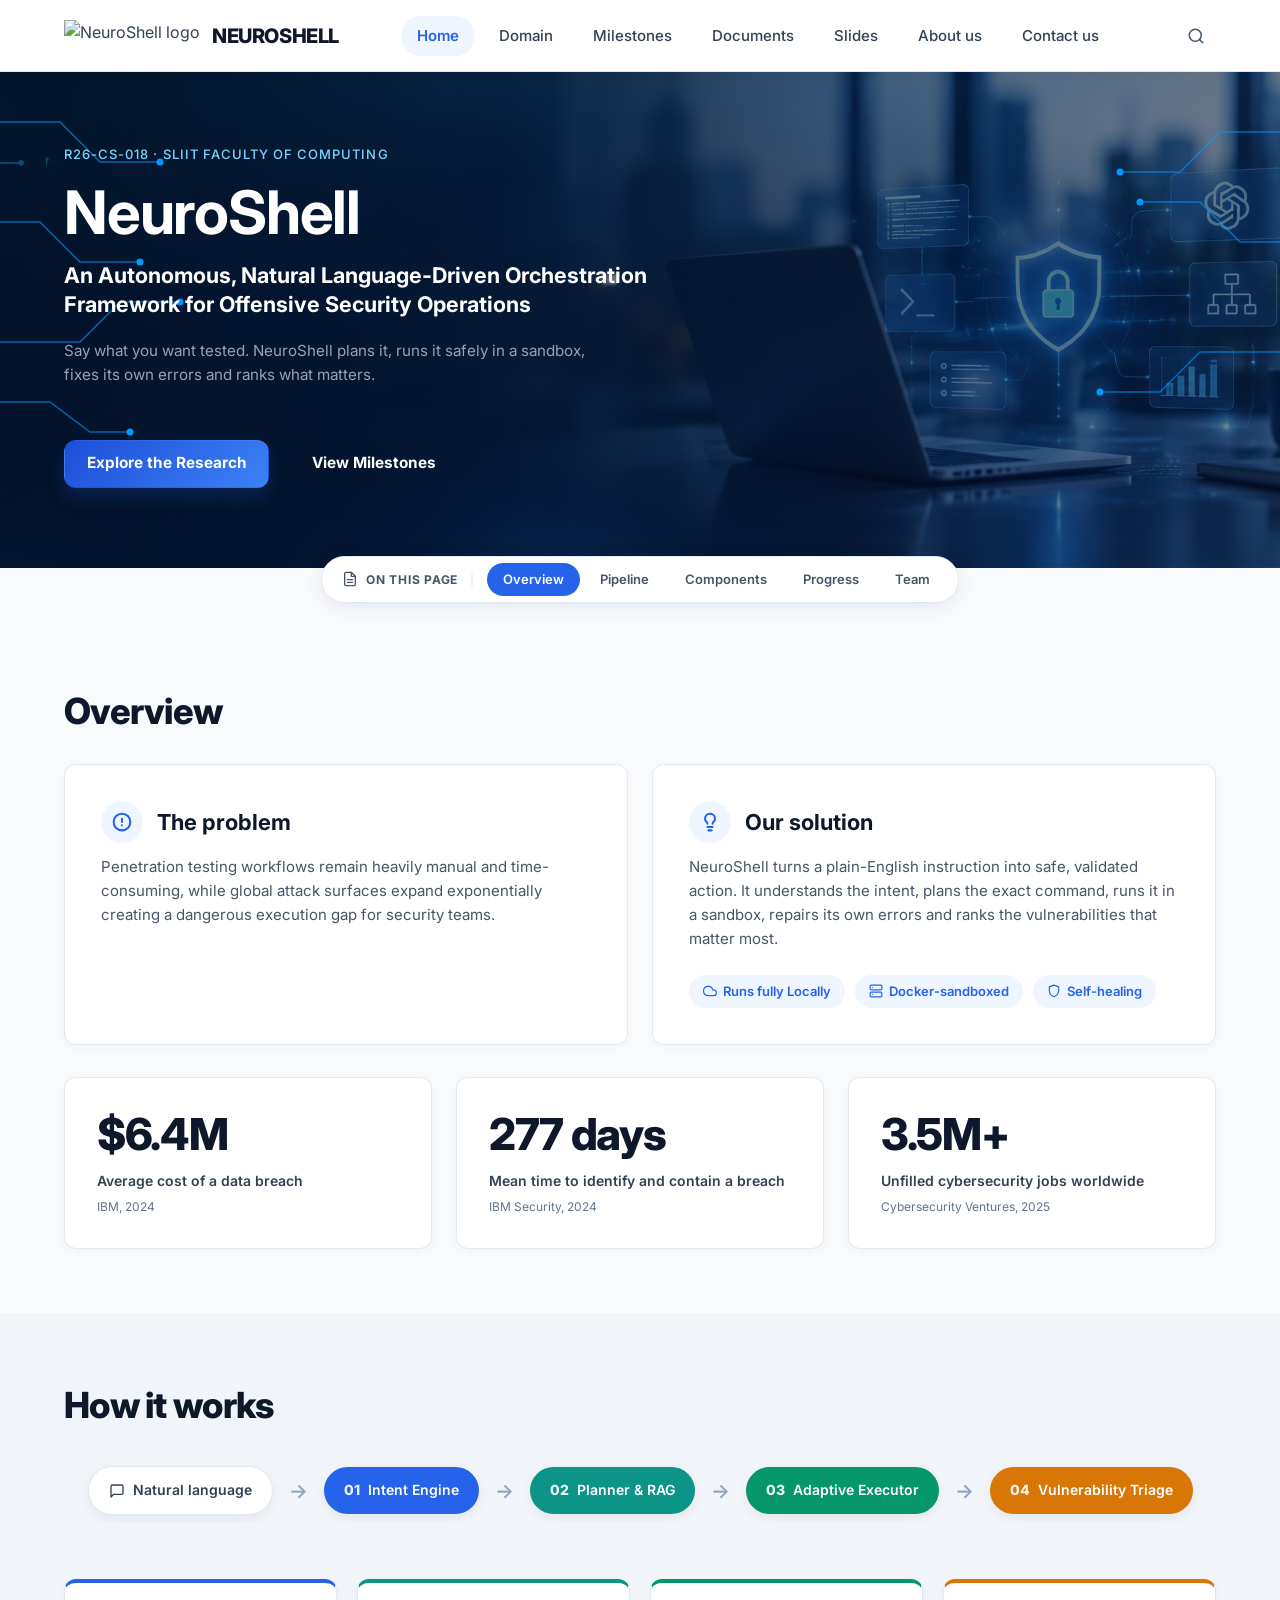
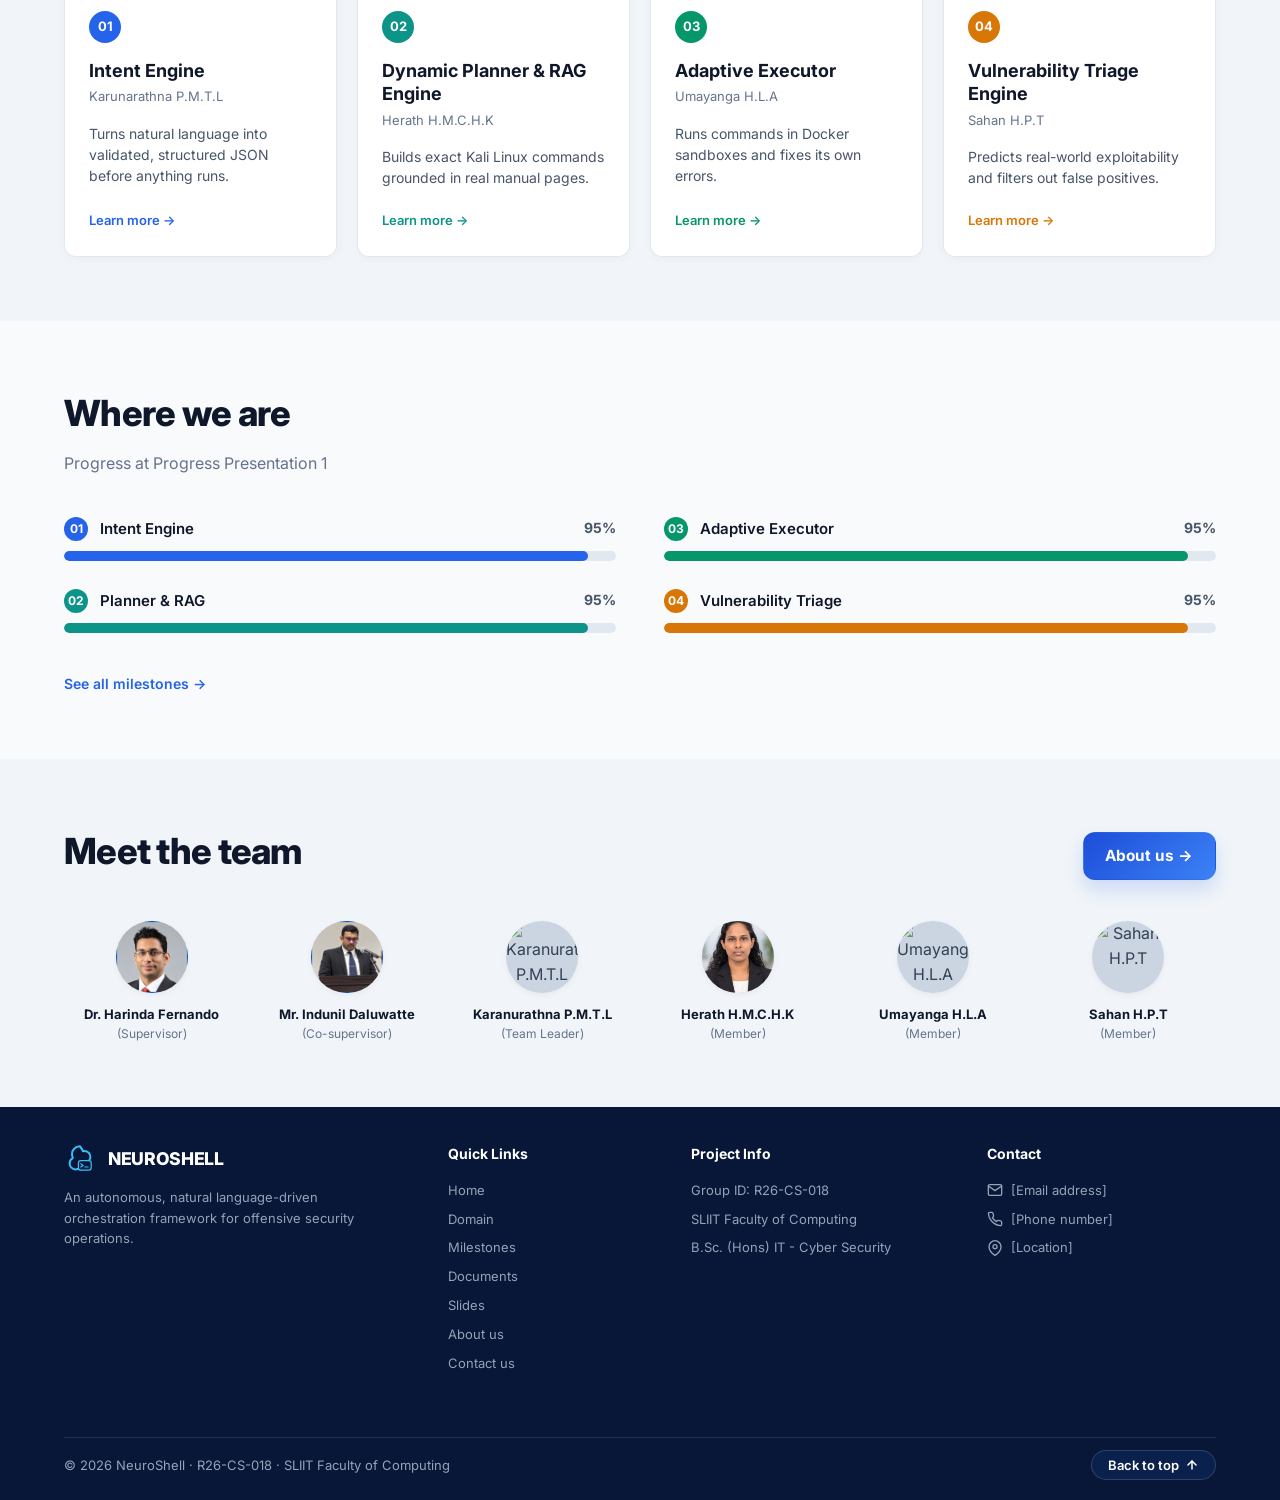
==== index.html @ 20f94393 "feat: add website project files including HTML pages, stylesheets, scripts, and asset images" ====
<!DOCTYPE html>
<html lang="en">
<head>
  <meta charset="UTF-8">
  <meta name="viewport" content="width=device-width, initial-scale=1.0">
  <meta name="description" content="NeuroShell — An Autonomous, Natural Language-Driven Orchestration Framework for Offensive Security Operations.">
  <title>NeuroShell — Cybersecurity SaaS Homepage</title>
  
  <!-- Fonts -->
  <link rel="preconnect" href="https://fonts.googleapis.com">
  <link rel="preconnect" href="https://fonts.gstatic.com" crossorigin>
  <link href="https://fonts.googleapis.com/css2?family=Inter:wght@400;500;600;700;800&family=JetBrains+Mono:wght@400;500;600&display=swap" rel="stylesheet">
  
  <!-- Stylesheets -->
  <link rel="stylesheet" href="css/components.css">
  <link rel="stylesheet" href="css/style.css">
  <link rel="stylesheet" href="css/responsive.css">
</head>
<body class="home-page">

  <!-- Main Top Header -->
  <header class="site-header">
    <div class="container site-header__inner">
      <a class="brand" href="index.html" aria-label="NeuroShell Homepage">
        <img class="brand-logo" src="assets/logo/NeuroShell_logo.png" alt="NeuroShell logo">
        <span class="brand-text">NEURO<span class="brand-accent">SHELL</span></span>
      </a>

      <nav class="nav" aria-label="Primary Navigation">
        <ul class="nav__list">
          <li><a class="nav__link active" href="index.html" aria-current="page">Home</a></li>
          <li><a class="nav__link" href="domain.html">Domain</a></li>
          <li><a class="nav__link" href="milestones.html">Milestones</a></li>
          <li><a class="nav__link" href="documents.html">Documents</a></li>
          <li><a class="nav__link" href="slides.html">Slides</a></li>
          <li><a class="nav__link" href="about.html">About us</a></li>
          <li><a class="nav__link" href="contact.html">Contact us</a></li>
        </ul>
      </nav>

      <div class="header__tools">
        <button class="search-btn" aria-label="Search">
          <svg width="18" height="18" viewBox="0 0 24 24" fill="none" stroke="currentColor" stroke-width="2" stroke-linecap="round" stroke-linejoin="round">
            <circle cx="11" cy="11" r="8"></circle>
            <line x1="21" y1="21" x2="16.65" y2="16.65"></line>
          </svg>
        </button>
        <button class="nav-toggle" aria-label="Toggle menu" aria-expanded="false">
          <span class="hamburger-bar"></span>
          <span class="hamburger-bar"></span>
          <span class="hamburger-bar"></span>
        </button>
      </div>
    </div>
  </header>

  <main>
    <!-- Hero Section -->
    <section class="hero-section">
      <!-- Circuit Traces Left & Right -->
      <svg class="hero-circuit-left" width="220" height="380" viewBox="0 0 220 380" fill="none" xmlns="http://www.w3.org/2000/svg">
        <path d="M0 40H60L100 80H160" stroke="#0099FF" stroke-width="1.5" opacity="0.6"/>
        <circle cx="160" cy="80" r="3.5" fill="#0099FF"/>
        <path d="M0 140H40L80 180H140" stroke="#0099FF" stroke-width="1.5" opacity="0.6"/>
        <circle cx="140" cy="180" r="3.5" fill="#0099FF"/>
        <path d="M0 260H80L120 220H180" stroke="#0099FF" stroke-width="1.5" opacity="0.6"/>
        <circle cx="180" cy="220" r="3.5" fill="#0099FF"/>
        <path d="M0 320H50L90 350H130" stroke="#0099FF" stroke-width="1.5" opacity="0.6"/>
        <circle cx="130" cy="350" r="3.5" fill="#0099FF"/>
      </svg>

      <svg class="hero-circuit-right" width="220" height="380" viewBox="0 0 220 380" fill="none" xmlns="http://www.w3.org/2000/svg">
        <path d="M220 50H160L120 90H60" stroke="#0099FF" stroke-width="1.5" opacity="0.6"/>
        <circle cx="60" cy="90" r="3.5" fill="#0099FF"/>
        <path d="M220 160H180L140 120H80" stroke="#0099FF" stroke-width="1.5" opacity="0.6"/>
        <circle cx="80" cy="120" r="3.5" fill="#0099FF"/>
        <path d="M220 270H140L100 310H40" stroke="#0099FF" stroke-width="1.5" opacity="0.6"/>
        <circle cx="40" cy="310" r="3.5" fill="#0099FF"/>
      </svg>

      <div class="container hero__inner">
        <!-- Left Hero Content -->
        <div class="hero-content">
          <p class="hero-eyebrow">R26-CS-018 &middot; SLIIT FACULTY OF COMPUTING</p>
          <h1 class="hero-title">NeuroShell</h1>
          <h2 class="hero-subtitle">An Autonomous, Natural Language-Driven Orchestration Framework for Offensive Security Operations</h2>
          <p class="hero-lead">Say what you want tested. NeuroShell plans it, runs it safely in a sandbox, fixes its own errors and ranks what matters.</p>
          
          <div class="hero__actions">
            <a class="btn btn--primary" href="#overview">Explore the Research</a>
            <a class="btn btn--outline" href="milestones.html">View Milestones</a>
          </div>
        </div>

        </div>
    </section>

    <!-- Sub-header Sticky / Section Quick-Bar -->
    <div class="subnav-bar-wrapper">
      <nav class="subnav-pill" aria-label="Page Sections Navigation">
        <span class="subnav-label">
          <svg width="16" height="16" viewBox="0 0 24 24" fill="none" stroke="currentColor" stroke-width="2" stroke-linecap="round" stroke-linejoin="round">
            <path d="M14 2H6a2 2 0 0 0-2 2v16a2 2 0 0 0 2 2h12a2 2 0 0 0 2-2V8z"></path>
            <polyline points="14 2 14 8 20 8"></polyline>
            <line x1="16" y1="13" x2="8" y2="13"></line>
            <line x1="16" y1="17" x2="8" y2="17"></line>
          </svg>
          ON THIS PAGE
          <span class="label-divider">|</span>
        </span>
        <div class="subnav-links">
          <a href="#overview" class="subnav-link active">Overview</a>
          <a href="#pipeline" class="subnav-link">Pipeline</a>
          <a href="#components" class="subnav-link">Components</a>
          <a href="#progress" class="subnav-link">Progress</a>
          <a href="#team" class="subnav-link">Team</a>
        </div>
      </nav>
    </div>

    <!-- Section 1: Overview -->
    <section id="overview" class="section overview-section">
      <div class="container">
        <h2 class="section-title">Overview</h2>

        <div class="overview-grid">
          <!-- Problem Card -->
          <article class="overview-card">
            <div class="overview-card__header">
              <div class="card-icon-circle icon-circle--blue">
                <svg width="20" height="20" viewBox="0 0 24 24" fill="none" stroke="#2563EB" stroke-width="2.5" stroke-linecap="round" stroke-linejoin="round">
                  <circle cx="12" cy="12" r="10"></circle>
                  <line x1="12" y1="8" x2="12" y2="12"></line>
                  <line x1="12" y1="16" x2="12.01" y2="16"></line>
                </svg>
              </div>
              <h3 class="overview-card__title">The problem</h3>
            </div>
            <p class="overview-card__text">Penetration testing workflows remain heavily manual and time-consuming, while global attack surfaces expand exponentially creating a dangerous execution gap for security teams.</p>
          </article>

          <!-- Solution Card -->
          <article class="overview-card">
            <div class="overview-card__header">
              <div class="card-icon-circle icon-circle--blue">
                <svg width="20" height="20" viewBox="0 0 24 24" fill="none" stroke="#2563EB" stroke-width="2.5" stroke-linecap="round" stroke-linejoin="round">
                  <path d="M9 18h6"></path>
                  <path d="M10 22h4"></path>
                  <path d="M15.09 14c.18-.98.65-1.74 1.41-2.5A4.65 4.65 0 0 0 18 8 6 6 0 0 0 6 8c0 1 .23 2.23 1.5 3.5A4.61 4.61 0 0 1 8.91 14"></path>
                </svg>
              </div>
              <h3 class="overview-card__title">Our solution</h3>
            </div>
            <p class="overview-card__text">NeuroShell turns a plain-English instruction into safe, validated action. It understands the intent, plans the exact command, runs it in a sandbox, repairs its own errors and ranks the vulnerabilities that matter most.</p>
            
            <div class="solution-pills">
              <span class="solution-pill">
                <svg width="14" height="14" viewBox="0 0 24 24" fill="none" stroke="currentColor" stroke-width="2" stroke-linecap="round" stroke-linejoin="round">
                  <path d="M18 10h-1.26A8 8 0 1 0 9 20h9a5 5 0 0 0 0-10z"></path>
                </svg>
                Runs fully Locally
              </span>
              <span class="solution-pill">
                <svg width="14" height="14" viewBox="0 0 24 24" fill="none" stroke="currentColor" stroke-width="2" stroke-linecap="round" stroke-linejoin="round">
                  <rect x="2" y="2" width="20" height="8" rx="2" ry="2"></rect>
                  <rect x="2" y="14" width="20" height="8" rx="2" ry="2"></rect>
                  <line x1="6" y1="6" x2="6.01" y2="6"></line>
                  <line x1="6" y1="18" x2="6.01" y2="18"></line>
                </svg>
                Docker-sandboxed
              </span>
              <span class="solution-pill">
                <svg width="14" height="14" viewBox="0 0 24 24" fill="none" stroke="currentColor" stroke-width="2" stroke-linecap="round" stroke-linejoin="round">
                  <path d="M12 22s8-4 8-10V5l-8-3-8 3v7c0 6 8 10 8 10z"></path>
                </svg>
                Self-healing
              </span>
            </div>
          </article>
        </div>

        <!-- 3 Stat Metrics Cards -->
        <div class="stats-grid">
          <div class="stat-card">
            <div class="stat-value">$6.4M</div>
            <div class="stat-label">Average cost of a data breach</div>
            <div class="stat-source">IBM, 2024</div>
          </div>

          <div class="stat-card">
            <div class="stat-value">277 days</div>
            <div class="stat-label">Mean time to identify and contain a breach</div>
            <div class="stat-source">IBM Security, 2024</div>
          </div>

          <div class="stat-card">
            <div class="stat-value">3.5M+</div>
            <div class="stat-label">Unfilled cybersecurity jobs worldwide</div>
            <div class="stat-source">Cybersecurity Ventures, 2025</div>
          </div>
        </div>

      </div>
    </section>

    <!-- Section 2: How it works & Pipeline -->
    <section id="pipeline" class="section how-it-works-section">
      <div class="container">
        <h2 class="section-title">How it works</h2>

        <!-- Pipeline Workflow Diagram -->
        <div class="pipeline-flow-wrapper">
          <div class="pipeline-diagram">
            <!-- Step 0: Input -->
            <div class="pipeline-node pipeline-node--input">
              <svg width="16" height="16" viewBox="0 0 24 24" fill="none" stroke="currentColor" stroke-width="2" stroke-linecap="round" stroke-linejoin="round">
                <path d="M21 15a2 2 0 0 1-2 2H7l-4 4V5a2 2 0 0 1 2-2h14a2 2 0 0 1 2 2z"></path>
              </svg>
              <span>Natural language</span>
            </div>

            <div class="pipeline-arrow">&rarr;</div>

            <!-- Step 01 -->
            <div class="pipeline-node pipeline-node--step1">
              <span class="node-num">01</span> Intent Engine
            </div>

            <div class="pipeline-arrow">&rarr;</div>

            <!-- Step 02 -->
            <div class="pipeline-node pipeline-node--step2" id="node-step2">
              <span class="node-num">02</span> Planner &amp; RAG
            </div>

            <div class="pipeline-arrow">&rarr;</div>

            <!-- Step 03 -->
            <div class="pipeline-node pipeline-node--step3">
              <span class="node-num">03</span> Adaptive Executor
            </div>

            <div class="pipeline-arrow">&rarr;</div>

            <!-- Step 04 -->
            <div class="pipeline-node pipeline-node--step4" id="node-step4">
              <span class="node-num">04</span> Vulnerability Triage
            </div>
          </div>
        </div>

        <!-- Section 3: Components (4 Cards Grid) -->
        <div id="components" class="components-grid">
          <!-- Component 1 -->
          <article class="component-card component-card--blue">
            <div class="component-card__badge badge--blue">01</div>
            <h3 class="component-card__title">Intent Engine</h3>
            <div class="component-card__author">Karunarathna P.M.T.L</div>
            <p class="component-card__desc">Turns natural language into validated, structured JSON before anything runs.</p>
            <button type="button" class="component-card__link link--blue" data-component="intent">Learn more &rarr;</button>
          </article>

          <!-- Component 2 -->
          <article class="component-card component-card--teal">
            <div class="component-card__badge badge--teal">02</div>
            <h3 class="component-card__title">Dynamic Planner &amp; RAG Engine</h3>
            <div class="component-card__author">Herath H.M.C.H.K</div>
            <p class="component-card__desc">Builds exact Kali Linux commands grounded in real manual pages.</p>
            <button type="button" class="component-card__link link--teal" data-component="planner">Learn more &rarr;</button>
          </article>

          <!-- Component 3 -->
          <article class="component-card component-card--emerald">
            <div class="component-card__badge badge--emerald">03</div>
            <h3 class="component-card__title">Adaptive Executor</h3>
            <div class="component-card__author">Umayanga H.L.A</div>
            <p class="component-card__desc">Runs commands in Docker sandboxes and fixes its own errors.</p>
            <button type="button" class="component-card__link link--emerald" data-component="executor">Learn more &rarr;</button>
          </article>

          <!-- Component 4 -->
          <article class="component-card component-card--amber">
            <div class="component-card__badge badge--amber">04</div>
            <h3 class="component-card__title">Vulnerability Triage Engine</h3>
            <div class="component-card__author">Sahan H.P.T</div>
            <p class="component-card__desc">Predicts real-world exploitability and filters out false positives.</p>
            <button type="button" class="component-card__link link--amber" data-component="triage">Learn more &rarr;</button>
          </article>
        </div>

      </div>
    </section>

    <!-- Section 4: Where we are -->
    <section id="progress" class="section where-we-are-section">
      <div class="container">
        <h2 class="section-title">Where we are</h2>
        <p class="section-subtitle">Progress at Progress Presentation 1</p>

        <div class="progress-grid">
          <!-- Item 1 -->
          <div class="progress-item">
            <div class="progress-item__head">
              <span class="progress-item__badge badge--blue">01</span>
              <span class="progress-item__title">Intent Engine</span>
              <span class="progress-item__val">95%</span>
            </div>
            <div class="progress-bar-track">
              <div class="progress-bar-fill fill--blue" style="width: 95%;"></div>
            </div>
          </div>

          <!-- Item 3 -->
          <div class="progress-item">
            <div class="progress-item__head">
              <span class="progress-item__badge badge--emerald">03</span>
              <span class="progress-item__title">Adaptive Executor</span>
              <span class="progress-item__val">95%</span>
            </div>
            <div class="progress-bar-track">
              <div class="progress-bar-fill fill--emerald" style="width: 95%;"></div>
            </div>
          </div>

          <!-- Item 2 -->
          <div class="progress-item">
            <div class="progress-item__head">
              <span class="progress-item__badge badge--teal">02</span>
              <span class="progress-item__title">Planner &amp; RAG</span>
              <span class="progress-item__val">95%</span>
            </div>
            <div class="progress-bar-track">
              <div class="progress-bar-fill fill--teal" style="width: 95%;"></div>
            </div>
          </div>

          <!-- Item 4 -->
          <div class="progress-item">
            <div class="progress-item__head">
              <span class="progress-item__badge badge--amber">04</span>
              <span class="progress-item__title">Vulnerability Triage</span>
              <span class="progress-item__val">95%</span>
            </div>
            <div class="progress-bar-track">
              <div class="progress-bar-fill fill--amber" style="width: 95%;"></div>
            </div>
          </div>
        </div>

        <div class="milestones-link-wrap">
          <a class="milestones-link" href="milestones.html">See all milestones &rarr;</a>
        </div>
      </div>
    </section>

    <!-- Section 5: Meet the team -->
    <section id="team" class="section meet-team-section">
      <div class="container">
        <div class="team-header">
          <h2 class="section-title">Meet the team</h2>
          <a href="about.html" class="btn btn--primary btn--sm">About us &rarr;</a>
        </div>

        <div class="team-avatars-grid">
          <!-- Member 1 -->
          <div class="team-avatar-card">
            <div class="avatar-circle">
              <img class="avatar-img" src="assets/team/Superviser.png" alt="Dr. Harinda Fernando">
            </div>
            <div class="avatar-name">Dr. Harinda Fernando</div>
            <div class="avatar-role">(Supervisor)</div>
          </div>

          <!-- Member 2 -->
          <div class="team-avatar-card">
            <div class="avatar-circle">
              <img class="avatar-img" src="assets/team/co - superviser.png" alt="Mr. Indunil Daluwatte">
            </div>
            <div class="avatar-name">Mr. Indunil Daluwatte</div>
            <div class="avatar-role">(Co-supervisor)</div>
          </div>

          <!-- Member 3 -->
          <div class="team-avatar-card">
            <div class="avatar-circle">
              <img class="avatar-img" src="assets/team/Karunarathna.png" alt="Karanurathna P.M.T.L">
            </div>
            <div class="avatar-name">Karanurathna P.M.T.L</div>
            <div class="avatar-role">(Team Leader)</div>
          </div>

          <!-- Member 4 -->
          <div class="team-avatar-card">
            <div class="avatar-circle">
              <img class="avatar-img" src="assets/team/Herath.png" alt="Herath H.M.C.H.K">
            </div>
            <div class="avatar-name">Herath H.M.C.H.K</div>
            <div class="avatar-role">(Member)</div>
          </div>

          <!-- Member 5 -->
          <div class="team-avatar-card">
            <div class="avatar-circle">
              <img class="avatar-img" src="assets/team/Umayanga.png" alt="Umayanga H.L.A">
            </div>
            <div class="avatar-name">Umayanga H.L.A</div>
            <div class="avatar-role">(Member)</div>
          </div>

          <!-- Member 6 -->
          <div class="team-avatar-card">
            <div class="avatar-circle">
              <img class="avatar-img" src="assets/team/Sahan.png" alt="Sahan H.P.T">
            </div>
            <div class="avatar-name">Sahan H.P.T</div>
            <div class="avatar-role">(Member)</div>
          </div>
        </div>

      </div>
    </section>

  </main>

  <!-- Main Footer -->
  <footer class="site-footer">
    <div class="container">
      <div class="footer__grid">
        
        <!-- Col 1: Brand Info -->
        <div class="footer-brand-col">
          <a class="footer-brand" href="index.html">
            <svg class="brand-logo-icon" width="32" height="32" viewBox="0 0 40 40" fill="none" xmlns="http://www.w3.org/2000/svg">
              <path d="M20 4C14.4772 4 10 8.47715 10 14C10 15.65 10.4042 17.2057 11.1197 18.5714C8.6791 19.8829 7 22.4925 7 25.5C7 29.6421 10.3579 33 14.5 33C15.6457 33 16.731 32.7431 17.7027 32.2826C18.4239 32.8837 19.3496 33.25 20.3571 33.25C22.014 33.25 23.4475 32.2598 24.0893 30.8393C25.0487 31.5772 26.2483 32 27.5 32C30.5376 32 33 29.5376 33 26.5C33 24.8153 32.2415 23.308 31.0456 22.2981C32.2599 21.0373 33 19.3541 33 17.5C33 13.3579 29.6421 10 25.5 10C24.8436 10 24.212 10.0843 23.6116 10.2417C22.6105 6.5501 19.2435 4 20 4Z" stroke="#38BDF8" stroke-width="2.5" stroke-linecap="round" stroke-linejoin="round"/>
              <rect x="18" y="22" width="16" height="12" rx="3" fill="#0B193C" stroke="#38BDF8" stroke-width="1.5"/>
              <path d="M21 26L24 28L21 30" stroke="#38BDF8" stroke-width="1.5" stroke-linecap="round" stroke-linejoin="round"/>
              <line x1="26" y1="30" x2="30" y2="30" stroke="#38BDF8" stroke-width="1.5" stroke-linecap="round"/>
            </svg>
            <span class="footer-brand-text">NEURO<span class="brand-accent">SHELL</span></span>
          </a>
          <p class="footer-desc">An autonomous, natural language-driven orchestration framework for offensive security operations.</p>
        </div>

        <!-- Col 2: Quick Links -->
        <div class="footer-links-col">
          <h4 class="footer__title">Quick Links</h4>
          <ul class="footer__list">
            <li><a href="index.html">Home</a></li>
            <li><a href="domain.html">Domain</a></li>
            <li><a href="milestones.html">Milestones</a></li>
            <li><a href="documents.html">Documents</a></li>
            <li><a href="slides.html">Slides</a></li>
            <li><a href="about.html">About us</a></li>
            <li><a href="contact.html">Contact us</a></li>
          </ul>
        </div>

        <!-- Col 3: Project Info -->
        <div class="footer-info-col">
          <h4 class="footer__title">Project Info</h4>
          <ul class="footer-info-list">
            <li>Group ID: R26-CS-018</li>
            <li>SLIIT Faculty of Computing</li>
            <li>B.Sc. (Hons) IT - Cyber Security</li>
          </ul>
        </div>

        <!-- Col 4: Contact -->
        <div class="footer-contact-col">
          <h4 class="footer__title">Contact</h4>
          <ul class="footer-contact-list">
            <li>
              <svg width="16" height="16" viewBox="0 0 24 24" fill="none" stroke="currentColor" stroke-width="2" stroke-linecap="round" stroke-linejoin="round"><path d="M4 4h16c1.1 0 2 .9 2 2v12c0 1.1-.9 2-2 2H4c-1.1 0-2-.9-2-2V6c0-1.1.9-2 2-2z"></path><polyline points="22,6 12,13 2,6"></polyline></svg>
              [Email address]
            </li>
            <li>
              <svg width="16" height="16" viewBox="0 0 24 24" fill="none" stroke="currentColor" stroke-width="2" stroke-linecap="round" stroke-linejoin="round"><path d="M22 16.92v3a2 2 0 0 1-2.18 2 19.79 19.79 0 0 1-8.63-3.07 19.5 19.5 0 0 1-6-6 19.79 19.79 0 0 1-3.07-8.67A2 2 0 0 1 4.11 2h3a2 2 0 0 1 2 1.72 12.84 12.84 0 0 0 .7 2.81 2 2 0 0 1-.45 2.11L8.09 9.91a16 16 0 0 0 6 6l1.27-1.27a2 2 0 0 1 2.11-.45 12.84 12.84 0 0 0 2.81.7A2 2 0 0 1 22 16.92z"></path></svg>
              [Phone number]
            </li>
            <li>
              <svg width="16" height="16" viewBox="0 0 24 24" fill="none" stroke="currentColor" stroke-width="2" stroke-linecap="round" stroke-linejoin="round"><path d="M21 10c0 7-9 13-9 13s-9-6-9-13a9 9 0 0 1 18 0z"></path><circle cx="12" cy="10" r="3"></circle></svg>
              [Location]
            </li>
          </ul>
        </div>

      </div>

      <!-- Copyright Sub-Bar -->
      <div class="footer__bottom">
        <span class="copyright-text">&copy; <span data-year>2026</span> NeuroShell &middot; R26-CS-018 &middot; SLIIT Faculty of Computing</span>
        <button class="back-to-top-btn" aria-label="Back to top">
          Back to top
          <svg width="14" height="14" viewBox="0 0 24 24" fill="none" stroke="currentColor" stroke-width="2.5" stroke-linecap="round" stroke-linejoin="round">
            <line x1="12" y1="19" x2="12" y2="5"></line>
            <polyline points="5 12 12 5 19 12"></polyline>
          </svg>
        </button>
      </div>

    </div>
  </footer>

  <!-- Component Detail Modal -->
  <div class="component-modal" id="component-modal" hidden>
    <div class="component-modal__overlay" data-modal-close></div>
    <div class="component-modal__dialog" role="dialog" aria-modal="true" aria-labelledby="component-modal-title">
      <button class="component-modal__close" type="button" aria-label="Close details" data-modal-close>&times;</button>
      <div class="component-modal__badge badge--blue" data-modal-badge>01</div>
      <h3 class="component-modal__title" id="component-modal-title" data-modal-title></h3>
      <div class="component-modal__author" data-modal-author></div>
      <div class="component-modal__body" data-modal-body></div>
    </div>
  </div>

  <script src="js/main.js"></script>
  <script src="js/components.js"></script>
</body>
</html>
---- css/style.css ----
/* ============================================================
   NeuroShell — Global Design System & Homepage Core Stylesheet
   ============================================================ */

:root {
  /* Color Palette - Matching Page 01 Design */
  --color-primary: #2563eb;
  --color-primary-dark: #1d4ed8;
  --color-primary-light: #eff6ff;

  --color-cyan: #38bdf8;
  --color-teal: #0d9488;
  --color-emerald: #059669;
  --color-amber: #d97706;
  --color-red: #ef4444;

  --color-navy-dark: #071638;
  --color-navy-mid: #0b214d;
  --color-navy-terminal: #071126;
  --color-navy-footer: #081638;
  --color-navy-copyright: #040d21;

  --color-slate-900: #0f172a;
  --color-slate-800: #1e293b;
  --color-slate-700: #334155;
  --color-slate-600: #475569;
  --color-slate-500: #64748b;
  --color-slate-400: #94a3b8;
  --color-slate-200: #e2e8f0;
  --color-slate-100: #f1f5f9;
  --color-bg-light: #f8fafc;
  --color-white: #ffffff;

  /* Typography */
  --font-sans: 'Inter', -apple-system, BlinkMacSystemFont, "Segoe UI", Roboto, sans-serif;
  --font-mono: 'JetBrains Mono', Consolas, "Fira Code", monospace;

  /* Layout */
  --container-max: 1200px;
  --header-height: 72px;
  --radius-sm: 6px;
  --radius-md: 12px;
  --radius-lg: 20px;
  --radius-pill: 9999px;

  /* Shadows */
  --shadow-sm: 0 1px 3px rgba(0, 0, 0, 0.05);
  --shadow-md: 0 4px 12px rgba(0, 0, 0, 0.06);
  --shadow-lg: 0 10px 30px rgba(0, 0, 0, 0.1);
  --shadow-glow: 0 0 25px rgba(37, 99, 235, 0.25);
  --shadow: 0 2px 8px rgba(15, 23, 42, 0.05);

  /* Spacing scale */
  --space-1: 0.25rem;
  --space-2: 0.5rem;
  --space-3: 0.75rem;
  --space-4: 1rem;
  --space-5: 1.5rem;
  --space-6: 2rem;
  --space-10: 4rem;

  /* Font sizes */
  --fs-xs: 0.75rem;
  --fs-sm: 0.875rem;
  --fs-base: 1rem;
  --fs-lg: 1.25rem;
  --fs-xl: 1.5rem;

  /* Semantic aliases */
  --color-bg: #f8fafc;
  --color-border: #e2e8f0;
  --color-surface: #ffffff;
  --color-surface-2: #f1f5f9;
  --color-text: #334155;
  --color-text-muted: #64748b;
  --color-heading: #0f172a;
  --color-accent: #2563eb;
  --color-success: #059669;
  --color-warning: #d97706;
  --color-danger: #ef4444;
  --radius: 12px;
}

/* Reset */
*,
*::before,
*::after {
  box-sizing: border-box;
  margin: 0;
  padding: 0;
}

html {
  scroll-behavior: smooth;
  scroll-padding-top: 120px;
}

body {
  font-family: var(--font-sans);
  font-size: 1rem;
  line-height: 1.6;
  color: var(--color-slate-700);
  background-color: var(--color-bg-light);
  -webkit-font-smoothing: antialiased;
  -moz-osx-font-smoothing: grayscale;
}

a {
  color: inherit;
  text-decoration: none;
  transition: all 0.2s ease;
}

button {
  font-family: inherit;
  cursor: pointer;
  border: none;
  background: none;
}

img,
svg {
  display: block;
  max-width: 100%;
}

.container {
  width: 100%;
  max-width: var(--container-max);
  margin-inline: auto;
  padding-inline: 1.5rem;
}

/* ============================================================
   Site Header
   ============================================================ */
.site-header {
  position: sticky;
  top: 0;
  z-index: 1000;
  height: var(--header-height);
  background-color: var(--color-white);
  border-bottom: 1px solid var(--color-slate-200);
  box-shadow: 0 2px 10px rgba(15, 23, 42, 0.03);
}

.sr-only {
  position: absolute;
  width: 1px;
  height: 1px;
  padding: 0;
  margin: -1px;
  overflow: hidden;
  clip: rect(0, 0, 0, 0);
  white-space: nowrap;
  border: 0;
}

.site-header__inner {
  display: flex;
  align-items: center;
  justify-content: space-between;
  height: 100%;
}

/* Brand / Logo */
.brand {
  display: flex;
  align-items: center;
  gap: 0.75rem;
  flex-shrink: 0;
}

.brand img {
  height: 32px;
  width: auto;
}

.brand-text {
  font-size: 1.25rem;
  font-weight: 800;
  letter-spacing: -0.02em;
  color: var(--color-slate-900);
}

.brand-accent {
  color: var(--color-slate-900);
}

/* Navigation Links */
.nav__list {
  display: flex;
  align-items: center;
  gap: 0.5rem;
  list-style: none;
}

.nav__link {
  display: inline-block;
  padding: 0.5rem 1rem;
  font-size: 0.9375rem;
  font-weight: 500;
  color: var(--color-slate-700);
  border-radius: var(--radius-pill);
  transition: all 0.2s ease;
}

.nav__link:hover {
  color: var(--color-primary);
  background-color: var(--color-primary-light);
}

.nav__link.active {
  color: var(--color-primary);
  background-color: var(--color-primary-light);
  font-weight: 600;
}

/* Header Tools */
.header__tools {
  display: flex;
  align-items: center;
  gap: 0.75rem;
}

.search-btn {
  display: flex;
  align-items: center;
  justify-content: center;
  width: 40px;
  height: 40px;
  border-radius: 50%;
  color: var(--color-slate-600);
  transition: background-color 0.2s ease, color 0.2s ease;
}

.search-btn:hover {
  background-color: var(--color-slate-100);
  color: var(--color-slate-900);
}

/* Mobile Toggle Hamburger */
.nav-toggle {
  display: none;
  flex-direction: column;
  gap: 5px;
  width: 36px;
  height: 36px;
  justify-content: center;
  align-items: center;
}

.hamburger-bar {
  width: 20px;
  height: 2px;
  background-color: var(--color-slate-900);
  border-radius: 2px;
  transition: all 0.3s ease;
}

/* ============================================================
   Hero Section - Exact Match to Design Image
   ============================================================ */
.hero-section {
  position: relative;
  background-color: #040e24;
  background-image: linear-gradient(135deg, rgba(3, 10, 27, 0.55) 0%, rgba(6, 19, 45, 0.55) 100%), url("../assets/logo/Hero-Sec.png");
  background-size: cover;
  background-position: center;
  padding-block: 4.5rem 5rem;
  color: var(--color-white);
  overflow: hidden;
}

.hero-circuit-left {
  position: absolute;
  top: 10px;
  left: 0;
  pointer-events: none;
  z-index: 1;
}

.hero-circuit-right {
  position: absolute;
  top: 10px;
  right: 0;
  pointer-events: none;
  z-index: 1;
}

.hero-section .hero__inner {
  position: relative;
  z-index: 2;
  display: grid;
  grid-template-columns: 1.2fr 0.8fr;
  gap: 3.5rem;
  align-items: center;
}

/* Hero Content Alignment & Typography - Shifted Left */
.hero-content {
  display: flex;
  flex-direction: column;
  align-items: flex-start;
  text-align: left;
  padding-left: 0;
}

.hero-eyebrow {
  font-size: 0.8125rem;
  font-weight: 500;
  letter-spacing: 0.08em;
  color: #7dd3fc;
  text-transform: uppercase;
  margin-bottom: 0.875rem;
  background: none;
  border: none;
  padding: 0;
}

.hero-title {
  font-size: 3.75rem;
  font-weight: 700;
  line-height: 1.1;
  letter-spacing: -0.02em;
  color: #ffffff;
  margin-bottom: 1rem;
}

.hero-subtitle {
  font-size: 1.35rem;
  font-weight: 700;
  line-height: 1.35;
  color: #ffffff;
  margin-bottom: 1.25rem;
  max-width: 600px;
}

.hero-lead {
  font-size: 0.95rem;
  line-height: 1.6;
  color: #94a3b8;
  margin-bottom: 2.25rem;
  max-width: 540px;
}

.hero__actions {
  display: flex;
  flex-wrap: wrap;
  align-items: center;
  gap: 1.25rem;
  margin-top: 1rem;
}

/* Standardized Buttons (48px height, 1rem font size) */
.btn {
  display: inline-flex;
  align-items: center;
  justify-content: center;
  gap: 0.625rem;
  height: 48px;
  padding: 0 28px;
  font-size: 1rem;
  font-weight: 600;
  border-radius: 8px;
  white-space: nowrap;
  transition: all 0.2s ease;
  box-sizing: border-box;
}

.btn--primary {
  background-color: #0066ff;
  color: #ffffff;
  border: none;
  box-shadow: 0 4px 14px rgba(0, 102, 255, 0.35);
}

.btn--primary:hover {
  background-color: #0052cc;
  transform: translateY(-1px);
  box-shadow: 0 6px 18px rgba(0, 102, 255, 0.45);
}

.btn--outline {
  background-color: transparent;
  color: #ffffff;
  border: 1.5px solid #ffffff;
}

.btn--outline:hover {
  background-color: rgba(255, 255, 255, 0.12);
  border-color: #ffffff;
  transform: translateY(-1px);
}

.btn--sm {
  padding: 0.5rem 1.25rem;
  font-size: 0.875rem;
  border-radius: var(--radius-pill);
}

/* Terminal Box Mockup */
.hero-terminal-wrapper {
  position: relative;
  z-index: 2;
  width: 100%;
}

.terminal-card {
  background-color: #030a1a;
  border: 1.5px solid #0099ff;
  border-radius: 12px;
  box-shadow: 0 0 25px rgba(0, 153, 255, 0.15);
  overflow: hidden;
  width: 100%;
}

.terminal-header {
  display: flex;
  align-items: center;
  gap: 8px;
  padding: 16px 20px 12px 20px;
  background-color: transparent;
  border-bottom: none;
}

.dot {
  width: 11px;
  height: 11px;
  border-radius: 50%;
}
.dot--red { background-color: #ff5f56; }
.dot--yellow { background-color: #ffbd2e; }
.dot--green { background-color: #27c93f; }

.terminal-body {
  padding: 0 20px 24px 20px;
  display: flex;
  flex-direction: column;
  align-items: center;
  gap: 16px;
}

.terminal-box {
  width: 100%;
  border-radius: 10px;
  padding: 16px 20px;
  font-family: var(--font-mono);
  font-size: 0.875rem;
  line-height: 1.5;
}

.terminal-box--prompt {
  background-color: #020714;
  border: 1.5px solid #0099ff;
  color: #ffffff;
  display: flex;
  align-items: flex-start;
  gap: 12px;
}

.prompt-arrow {
  color: #00e5ff;
  font-weight: 700;
  font-size: 1.15rem;
  line-height: 1.4;
}

.prompt-text {
  color: #ffffff;
  font-family: var(--font-mono);
  font-size: 0.875rem;
  line-height: 1.5;
}

.terminal-connector {
  display: flex;
  align-items: center;
  justify-content: center;
  padding-block: 2px;
}

.terminal-box--result {
  background-color: #020714;
  border: 1.5px solid #0099ff;
  color: #ffffff;
  display: flex;
  flex-direction: column;
  gap: 16px;
}

.result-command {
  font-family: var(--font-mono);
  font-size: 0.875rem;
  color: #ffffff;
}

.result-badges {
  display: flex;
  align-items: center;
  gap: 12px;
}

.pill-badge {
  display: inline-flex;
  align-items: center;
  gap: 6px;
  padding: 6px 18px;
  border-radius: 9999px;
  font-size: 0.8125rem;
  font-weight: 500;
  border: 1.5px solid #00e5ff;
  color: #00e5ff;
  background-color: rgba(0, 229, 255, 0.05);
  font-family: var(--font-sans);
}

.pill-badge--validated {
  color: #00e5ff;
  border-color: #00e5ff;
}

.pill-badge--sandboxed {
  color: #00e5ff;
  border-color: #00e5ff;
}

/* ============================================================
   Sub-header Floating Quick Navigation Bar
   ============================================================ */
.subnav-bar-wrapper {
  position: sticky;
  top: var(--header-height);
  z-index: 900;
  display: flex;
  justify-content: center;
  padding-block: 1rem;
  margin-top: -1.75rem;
}

.subnav-pill {
  display: inline-flex;
  align-items: center;
  gap: 12px;
  background-color: var(--color-white);
  border: 1px solid var(--color-slate-200);
  border-radius: var(--radius-pill);
  padding: 6px 12px 6px 20px;
  box-shadow: 0 4px 20px rgba(15, 23, 42, 0.08);
}

.subnav-label {
  display: flex;
  align-items: center;
  gap: 8px;
  font-size: 0.75rem;
  font-weight: 700;
  letter-spacing: 0.06em;
  color: var(--color-slate-600);
  text-transform: uppercase;
}

.label-divider {
  color: var(--color-slate-200);
  margin-left: 4px;
  font-weight: 400;
}

.subnav-links {
  display: flex;
  align-items: center;
  gap: 4px;
}

.subnav-link {
  padding: 6px 16px;
  font-size: 0.8125rem;
  font-weight: 600;
  color: var(--color-slate-600);
  border-radius: var(--radius-pill);
  transition: all 0.2s ease;
}

.subnav-link:hover {
  color: var(--color-primary);
}

.subnav-link.active {
  background-color: var(--color-primary);
  color: var(--color-white);
}

/* ============================================================
   Global Section Header Style
   ============================================================ */
.section {
  padding-block: 4rem;
}

.section-title {
  font-size: 2.25rem;
  font-weight: 800;
  color: var(--color-slate-900);
  letter-spacing: -0.02em;
  margin-bottom: 0.5rem;
}

.section-subtitle {
  font-size: 1rem;
  color: var(--color-slate-500);
  margin-bottom: 2.5rem;
}

/* ============================================================
   Overview Section
   ============================================================ */
.overview-section {
  background-color: var(--color-bg-light);
}

.overview-grid {
  display: grid;
  grid-template-columns: 1fr 1fr;
  gap: 1.5rem;
  margin-top: 1.5rem;
  margin-bottom: 2rem;
}

.overview-card {
  background-color: var(--color-white);
  border: 1px solid var(--color-slate-200);
  border-radius: 12px;
  padding: 2.25rem;
  box-shadow: 0 2px 8px rgba(15, 23, 42, 0.03);
}

.overview-card__header {
  display: flex;
  align-items: center;
  gap: 0.875rem;
  margin-bottom: 0.75rem;
}

.card-icon-circle {
  width: 42px;
  height: 42px;
  border-radius: 50%;
  display: flex;
  align-items: center;
  justify-content: center;
  flex-shrink: 0;
  margin-bottom: 0;
}

.icon-circle--blue {
  background-color: var(--color-primary-light);
}

.overview-card__title {
  font-size: 1.375rem;
  font-weight: 700;
  color: var(--color-slate-900);
  margin-bottom: 0;
}

.overview-card__text {
  font-size: 0.9375rem;
  line-height: 1.6;
  color: var(--color-slate-600);
}

.solution-pills {
  display: flex;
  flex-wrap: wrap;
  gap: 0.625rem;
  margin-top: 1.5rem;
}

.solution-pill {
  display: inline-flex;
  align-items: center;
  gap: 6px;
  padding: 6px 14px;
  background-color: var(--color-primary-light);
  color: var(--color-primary);
  font-size: 0.8125rem;
  font-weight: 600;
  border-radius: var(--radius-pill);
}

/* Stats Cards */
.stats-grid {
  display: grid;
  grid-template-columns: repeat(3, 1fr);
  gap: 1.5rem;
}

.stat-card {
  background-color: var(--color-white);
  border: 1px solid var(--color-slate-200);
  border-radius: 12px;
  padding: 2rem;
  box-shadow: 0 2px 8px rgba(15, 23, 42, 0.03);
}

.stat-value {
  font-size: 2.75rem;
  font-weight: 800;
  color: var(--color-slate-900);
  line-height: 1.1;
  letter-spacing: -0.03em;
  margin-bottom: 0.75rem;
}

.stat-label {
  font-size: 0.875rem;
  font-weight: 600;
  color: var(--color-slate-700);
  margin-bottom: 0.25rem;
}

.stat-source {
  font-size: 0.75rem;
  color: var(--color-slate-500);
}

/* ============================================================
   How it Works & Pipeline Section
   ============================================================ */
.how-it-works-section {
  background-color: #f1f5f9;
}

.pipeline-flow-wrapper {
  margin-top: 1.5rem;
  margin-bottom: 3.5rem;
  display: flex;
  flex-direction: column;
  align-items: center;
}

.pipeline-diagram {
  display: flex;
  align-items: center;
  justify-content: center;
  gap: 1rem;
  width: 100%;
  overflow-x: auto;
  padding-block: 0.5rem;
}

.pipeline-node {
  display: inline-flex;
  align-items: center;
  gap: 8px;
  padding: 0.75rem 1.25rem;
  border-radius: var(--radius-pill);
  font-size: 0.875rem;
  font-weight: 600;
  color: var(--color-white);
  box-shadow: 0 4px 12px rgba(0, 0, 0, 0.06);
  white-space: nowrap;
}

.pipeline-node--input {
  background-color: var(--color-white);
  color: var(--color-slate-700);
  border: 1px solid var(--color-slate-200);
}

.pipeline-node--step1 {
  background-color: var(--color-primary);
}

.pipeline-node--step2 {
  background-color: var(--color-teal);
}

.pipeline-node--step3 {
  background-color: var(--color-emerald);
}

.pipeline-node--step4 {
  background-color: var(--color-amber);
}

.node-num {
  font-weight: 800;
  opacity: 0.9;
}

.pipeline-arrow {
  color: var(--color-slate-400);
  font-size: 1.25rem;
  font-weight: 600;
}

/* Loopback Arrow */
.pipeline-loopback {
  display: flex;
  flex-direction: column;
  align-items: center;
  margin-top: 0.5rem;
  width: 58%;
}

.loopback-line {
  width: 100%;
  height: 24px;
  border-left: 2px stroke var(--color-slate-400);
  border-bottom: 2px solid var(--color-slate-400);
  border-right: 2px solid var(--color-slate-400);
  border-radius: 0 0 12px 12px;
}

.loopback-caption {
  margin-top: 8px;
  display: flex;
  align-items: center;
  gap: 6px;
  font-size: 0.75rem;
  font-weight: 600;
  color: var(--color-slate-500);
}

/* Components 4 Cards Grid */
.components-grid {
  display: grid;
  grid-template-columns: repeat(4, 1fr);
  gap: 1.25rem;
}

.component-card {
  background-color: var(--color-white);
  border: 1px solid var(--color-slate-200);
  border-radius: 12px;
  padding: 1.75rem 1.5rem;
  position: relative;
  display: flex;
  flex-direction: column;
  box-shadow: 0 2px 8px rgba(15, 23, 42, 0.03);
  transition: transform 0.2s ease, box-shadow 0.2s ease;
}

.component-card:hover {
  transform: translateY(-3px);
  box-shadow: 0 8px 20px rgba(15, 23, 42, 0.08);
}

.component-card--blue {
  border-top: 4px solid var(--color-primary);
}

.component-card--teal {
  border-top: 4px solid var(--color-teal);
}

.component-card--emerald {
  border-top: 4px solid var(--color-emerald);
}

.component-card--amber {
  border-top: 4px solid var(--color-amber);
}

.component-card__badge {
  width: 32px;
  height: 32px;
  border-radius: 50%;
  display: flex;
  align-items: center;
  justify-content: center;
  color: var(--color-white);
  font-size: 0.8125rem;
  font-weight: 700;
  margin-bottom: 1rem;
}

.badge--blue {
  background-color: var(--color-primary);
}

.badge--teal {
  background-color: var(--color-teal);
}

.badge--emerald {
  background-color: var(--color-emerald);
}

.badge--amber {
  background-color: var(--color-amber);
}

.component-card__title {
  font-size: 1.125rem;
  font-weight: 700;
  color: var(--color-slate-900);
  margin-bottom: 0.25rem;
  line-height: 1.3;
}

.component-card__author {
  font-size: 0.8125rem;
  color: var(--color-slate-500);
  margin-bottom: 1rem;
}

.component-card__desc {
  font-size: 0.875rem;
  color: var(--color-slate-600);
  line-height: 1.5;
  margin-bottom: 1.5rem;
  flex-grow: 1;
}

.component-card__link {
  font-size: 0.8125rem;
  font-weight: 600;
  display: inline-flex;
  align-items: center;
  gap: 4px;
  background: none;
  border: 0;
  padding: 0;
  font-family: inherit;
  cursor: pointer;
  transition: opacity 0.2s ease;
}

.component-card__link:hover {
  opacity: 0.78;
}

.link--blue {
  color: var(--color-primary);
}

.link--teal {
  color: var(--color-teal);
}

.link--emerald {
  color: var(--color-emerald);
}

.link--amber {
  color: var(--color-amber);
}

/* ============================================================
   Component Detail Modal
   ============================================================ */
.component-modal {
  position: fixed;
  inset: 0;
  z-index: 1000;
  display: flex;
  align-items: center;
  justify-content: center;
  padding: 1.5rem;
}

.component-modal[hidden] {
  display: none;
}

.component-modal__overlay {
  position: absolute;
  inset: 0;
  background: rgba(7, 22, 56, 0.55);
  backdrop-filter: blur(3px);
}

.component-modal__dialog {
  position: relative;
  width: min(760px, 100%);
  max-height: 85vh;
  overflow-y: auto;
  padding: 2rem 2.25rem 2.25rem;
  background: var(--color-white);
  border-top: 4px solid var(--color-primary);
  border-radius: var(--radius-lg);
  box-shadow: var(--shadow-lg);
  animation: componentModalIn 0.2s ease;
}

.component-modal__close {
  position: absolute;
  top: 1rem;
  right: 1rem;
  width: 36px;
  height: 36px;
  display: flex;
  align-items: center;
  justify-content: center;
  font-size: 1.4rem;
  line-height: 1;
  color: var(--color-slate-600);
  background: var(--color-slate-100);
  border: 0;
  border-radius: 50%;
  cursor: pointer;
  transition: background 0.2s ease, color 0.2s ease;
}

.component-modal__close:hover {
  color: var(--color-slate-900);
  background: var(--color-slate-200);
}

.component-modal__badge {
  width: 40px;
  height: 40px;
  display: flex;
  align-items: center;
  justify-content: center;
  margin-bottom: 1rem;
  color: var(--color-white);
  font-size: 0.9rem;
  font-weight: 700;
  border-radius: 50%;
}

.component-modal__title {
  margin-bottom: 0.25rem;
  font-size: 1.5rem;
  font-weight: 700;
  line-height: 1.2;
  color: var(--color-slate-900);
}

.component-modal__author {
  margin-bottom: 1.25rem;
  font-size: 0.85rem;
  color: var(--color-slate-500);
}

.component-modal__body p {
  margin-bottom: 1rem;
  font-size: 0.9375rem;
  line-height: 1.7;
  color: var(--color-slate-700);
}

.component-modal__body p:last-child {
  margin-bottom: 0;
}

.component-modal__keywords {
  margin-top: 1.25rem;
  padding-top: 1rem;
  border-top: 1px solid var(--color-slate-200);
  font-size: 0.85rem !important;
  color: var(--color-slate-500) !important;
}

body.modal-open {
  overflow: hidden;
}

@keyframes componentModalIn {
  from {
    opacity: 0;
    transform: translateY(12px);
  }
  to {
    opacity: 1;
    transform: translateY(0);
  }
}

@media (max-width: 600px) {
  .component-modal {
    padding: 1rem;
  }

  .component-modal__dialog {
    padding: 1.5rem 1.25rem 1.75rem;
  }
}

/* ============================================================
   Where We Are Section
   ============================================================ */
.where-we-are-section {
  background-color: var(--color-bg-light);
}

.progress-grid {
  display: grid;
  grid-template-columns: 1fr 1fr;
  gap: 1.75rem 3rem;
  margin-top: 2rem;
  margin-bottom: 2.5rem;
}

.progress-item__head {
  display: flex;
  align-items: center;
  gap: 0.75rem;
  margin-bottom: 0.625rem;
}

.progress-item__badge {
  width: 24px;
  height: 24px;
  border-radius: 50%;
  display: flex;
  align-items: center;
  justify-content: center;
  color: var(--color-white);
  font-size: 0.75rem;
  font-weight: 700;
}

.progress-item__title {
  font-size: 0.9375rem;
  font-weight: 600;
  color: var(--color-slate-900);
}

.progress-item__val {
  margin-left: auto;
  font-size: 0.875rem;
  font-weight: 700;
  color: var(--color-slate-600);
}

.progress-bar-track {
  width: 100%;
  height: 10px;
  background-color: #e2e8f0;
  border-radius: var(--radius-pill);
  overflow: hidden;
}

.progress-bar-fill {
  height: 100%;
  border-radius: var(--radius-pill);
  transition: width 1s ease-in-out;
}

.fill--blue {
  background-color: var(--color-primary);
}

.fill--teal {
  background-color: var(--color-teal);
}

.fill--emerald {
  background-color: var(--color-emerald);
}

.fill--amber {
  background-color: var(--color-amber);
}

.milestones-link-wrap {
  display: flex;
}

.milestones-link {
  font-size: 0.875rem;
  font-weight: 600;
  color: var(--color-primary);
  display: inline-flex;
  align-items: center;
  gap: 4px;
}

.milestones-link:hover {
  text-decoration: underline;
}

/* ============================================================
   Milestones Page
   ============================================================ */
.milestones-main {
  background: #f4f7fb;
}

.milestones-banner {
  position: relative;
  background:
    linear-gradient(135deg, rgba(5, 22, 47, 0.35) 0%, rgba(10, 37, 80, 0.1) 100%),
    url("../assets/institution/Milestones-bg.png") center / cover no-repeat;
  color: var(--color-white);
  overflow: hidden;
  padding: 2.25rem 0 2.5rem;
}

.milestones-banner::before,
.milestones-banner::after {
  content: "";
  position: absolute;
  inset: 0;
  background-image: linear-gradient(to right, rgba(56, 189, 248, 0.18) 1px, transparent 1px),
    linear-gradient(to bottom, rgba(56, 189, 248, 0.12) 1px, transparent 1px);
  background-size: 22px 22px;
  opacity: 0.25;
  pointer-events: none;
}

.milestones-banner::after {
  background: radial-gradient(circle at 50% 20%, rgba(56, 189, 248, 0.2), transparent 38%);
  opacity: 0.7;
}

.milestones-banner__inner {
  position: relative;
  z-index: 1;
  padding-top: 0.75rem;
  padding-bottom: 0.5rem;
}

.breadcrumbs {
  font-size: 0.8rem;
  font-weight: 500;
  color: rgba(255, 255, 255, 0.8);
  margin-bottom: 0.9rem;
  letter-spacing: 0.01em;
}

.milestones-banner h1 {
  margin: 0;
  font-size: clamp(2.4rem, 4vw, 4rem);
  line-height: 1.04;
  letter-spacing: -0.06em;
  font-weight: 800;
}

.milestones-banner p {
  margin-top: 0.6rem;
  max-width: 750px;
  color: rgba(255, 255, 255, 0.85);
  font-size: 1.07rem;
}

.milestones-shell {
  padding-top: 2.2rem;
  padding-bottom: 3rem;
}

.assessment-picker {
  background: #f6f9fd;
  border: 1px solid rgba(148, 163, 184, 0.4);
  border-radius: 1.15rem;
  box-shadow: 0 4px 18px rgba(15, 23, 42, 0.05);
  padding: 1.8rem 1.5rem 1.25rem;
  margin-bottom: 2.3rem;
}

.assessment-select {
  position: relative;
}

.assessment-select__trigger {
  width: 100%;
  display: flex;
  align-items: center;
  justify-content: space-between;
  gap: 0.75rem;
  border: 1.5px solid rgba(59, 130, 246, 0.75);
  border-radius: 0.75rem;
  background: rgba(255, 255, 255, 0.75);
  color: var(--color-slate-700);
  padding: 1rem 1.15rem;
  font-size: 1.03rem;
  font-weight: 500;
  box-shadow: 0 0 0 2px rgba(37, 99, 235, 0.06);
}

.assessment-select__trigger svg {
  color: var(--color-primary);
  transition: transform 0.2s ease;
}

.assessment-select.is-open .assessment-select__trigger svg {
  transform: rotate(180deg);
}

.assessment-select__menu {
  position: absolute;
  left: 0;
  right: 0;
  top: calc(100% + 0.5rem);
  z-index: 20;
  border: 1px solid rgba(148, 163, 184, 0.7);
  border-radius: 0.8rem;
  background: rgba(255, 255, 255, 0.98);
  box-shadow: 0 20px 30px rgba(15, 23, 42, 0.12);
  padding: 0.45rem 0;
  display: none;
}

.assessment-select.is-open .assessment-select__menu {
  display: block;
}

.assessment-option {
  display: block;
  width: 100%;
  background: transparent;
  border: none;
  text-align: left;
  color: var(--color-slate-700);
  font: inherit;
  padding: 0.8rem 1rem;
  cursor: pointer;
}

.assessment-option:hover,
.assessment-option:focus-visible {
  background: rgba(59, 130, 246, 0.06);
  outline: none;
}

.assessment-option.is-selected {
  background: rgba(59, 130, 246, 0.09);
  color: var(--color-primary);
  font-weight: 600;
}

.assessment-panels {
  background: transparent;
}

.assessment-panel {
  background: rgba(255, 255, 255, 0.92);
  border: 1px solid rgba(148, 163, 184, 0.45);
  border-radius: 1.15rem;
  box-shadow: 0 5px 22px rgba(15, 23, 42, 0.04);
  padding: 1.8rem 1.5rem 1.2rem;
}

.panel-header {
  display: flex;
  align-items: center;
  justify-content: space-between;
  gap: 1rem;
  margin-bottom: 1.5rem;
}

.panel-header h3 {
  margin: 0;
  font-size: 2.25rem;
  line-height: 1.1;
  color: var(--color-slate-900);
  letter-spacing: -0.05em;
}

.status-badge {
  display: inline-flex;
  align-items: center;
  justify-content: center;
  min-width: 115px;
  background: rgba(16, 185, 129, 0.12);
  color: #0f9f6f;
  border: 1px solid rgba(16, 185, 129, 0.3);
  border-radius: 999px;
  padding: 0.46rem 0.9rem;
  font-size: 0.78rem;
  font-weight: 700;
}

.status-badge--neutral {
  background: rgba(148, 163, 184, 0.12);
  color: #526176;
  border-color: rgba(148, 163, 184, 0.35);
}

.info-grid {
  display: grid;
  grid-template-columns: repeat(2, minmax(0, 1fr));
  gap: 1rem 1.3rem;
}

.info-card {
  display: flex;
  flex-direction: column;
  gap: 0.7rem;
  background: rgba(241, 245, 249, 0.9);
  border: 1px solid rgba(148, 163, 184, 0.25);
  border-radius: 0.9rem;
  padding: 1rem 1.1rem 1.05rem;
}

.info-card__label {
  display: flex;
  align-items: center;
  gap: 0.7rem;
  color: var(--color-slate-700);
  font-weight: 600;
  font-size: 0.96rem;
}

.info-card__label svg {
  width: 1.1rem;
  height: 1.1rem;
  color: var(--color-primary);
}

.info-card p {
  color: var(--color-slate-900);
  font-size: 1.02rem;
  font-weight: 500;
}

.panel-details {
  margin-top: 1.5rem;
  border-top: 1px solid rgba(148, 163, 184, 0.4);
  padding-top: 1.4rem;
}

.panel-details__title {
  font-size: 1.02rem;
  font-weight: 700;
  color: var(--color-slate-900);
  margin-bottom: 0.4rem;
}

.panel-details p {
  max-width: 620px;
  color: var(--color-slate-600);
  font-size: 1rem;
  line-height: 1.65;
}

/* Project Proposal sections list */
.proposal-list {
  margin-top: 1.5rem;
  border-top: 1px solid rgba(148, 163, 184, 0.4);
  padding-top: 1.4rem;
}

.proposal-list__grid {
  display: grid;
  grid-template-columns: repeat(2, minmax(0, 1fr));
  gap: 0.9rem;
  margin-top: 0.9rem;
}

.proposal-section {
  display: flex;
  flex-direction: row;
  flex-wrap: wrap;
  align-items: center;
  gap: 0.4rem 0.6rem;
  background: rgba(241, 245, 249, 0.9);
  border: 1px solid rgba(148, 163, 184, 0.25);
  border-radius: 0.9rem;
  padding: 1rem 1.1rem;
}

.proposal-section__id {
  font-size: 0.85rem;
  font-weight: 700;
  color: var(--color-primary);
}

.proposal-section__name {
  font-size: 0.95rem;
  font-weight: 600;
  color: var(--color-slate-900);
}

.proposal-section__link {
  display: inline-flex;
  align-items: center;
  justify-content: center;
  width: 150px;
  margin-left: auto;
  background: linear-gradient(135deg, #1d4ed8, #2563eb);
  color: var(--color-white);
  border-radius: 0.6rem;
  padding: 0.5rem 0.9rem;
  font-size: 0.8rem;
  font-weight: 600;
  box-shadow: 0 6px 14px rgba(37, 99, 235, 0.22);
  text-decoration: none;
}

.proposal-section__link:hover {
  transform: translateY(-1px);
}

/* Checklist documents list */
.doc-list {
  margin-top: 1.5rem;
  border-top: 1px solid rgba(148, 163, 184, 0.4);
  padding-top: 1.4rem;
}

.doc-list__items {
  display: flex;
  flex-direction: column;
  gap: 0.9rem;
  margin-top: 0.9rem;
}

.doc-item {
  display: flex;
  align-items: center;
  flex-wrap: wrap;
  gap: 0.4rem 0.8rem;
  background: rgba(241, 245, 249, 0.9);
  border: 1px solid rgba(148, 163, 184, 0.25);
  border-radius: 0.9rem;
  padding: 1rem 1.1rem;
}

.doc-status {
  font-size: 0.72rem;
  font-weight: 700;
  text-transform: uppercase;
  letter-spacing: 0.04em;
  padding: 0.3rem 0.65rem;
  border-radius: 999px;
}

.doc-status--done {
  background: rgba(16, 185, 129, 0.14);
  color: #059669;
}

.doc-status--pending {
  background: rgba(245, 158, 11, 0.16);
  color: #b45309;
}

.doc-name {
  flex: 1 1 200px;
  min-width: 0;
  font-size: 0.92rem;
  font-weight: 600;
  color: var(--color-slate-900);
}

.doc-link {
  display: inline-flex;
  align-items: center;
  background: linear-gradient(135deg, #1d4ed8, #2563eb);
  color: var(--color-white);
  border-radius: 0.6rem;
  padding: 0.5rem 1.1rem;
  font-size: 0.8rem;
  font-weight: 600;
  box-shadow: 0 6px 14px rgba(37, 99, 235, 0.22);
  text-decoration: none;
}

.doc-link:hover {
  transform: translateY(-1px);
}

.panel-link {
  display: inline-flex;
  align-items: center;
  margin-top: 1.1rem;
  background: linear-gradient(135deg, #1d4ed8, #2563eb);
  color: var(--color-white);
  border-radius: 0.7rem;
  padding: 0.8rem 1.2rem;
  font-weight: 600;
  box-shadow: 0 8px 18px rgba(37, 99, 235, 0.25);
}

.panel-link:hover {
  transform: translateY(-1px);
}

.timeline-section {
  background: rgba(255, 255, 255, 0.92);
  border: 1px solid rgba(148, 163, 184, 0.4);
  border-radius: 1.15rem;
  box-shadow: 0 5px 22px rgba(15, 23, 42, 0.04);
  margin-top: 2.4rem;
  padding: 1.7rem 1.2rem 1.1rem;
}

.timeline-section h3 {
  font-size: 2.25rem;
  letter-spacing: -0.04em;
  color: var(--color-slate-900);
  margin-bottom: 1.35rem;
}

.timeline-wrap {
  overflow-x: auto;
  padding-bottom: 0.25rem;
}

.timeline-strip {
  position: relative;
  display: grid;
  grid-auto-flow: column;
  grid-auto-columns: minmax(120px, 1fr);
  gap: 0.8rem 1rem;
  align-items: end;
  min-width: max-content;
  padding: 1rem 0 0.5rem;
}

.timeline-strip::before {
  content: "";
  position: absolute;
  left: 0;
  right: 0;
  top: 2.3rem;
  height: 3px;
  background: linear-gradient(90deg, rgba(148, 163, 184, 0.5) 0%, rgba(37, 99, 235, 0.8) 50%, rgba(148, 163, 184, 0.55) 100%);
  border-radius: 999px;
}

.timeline-item {
  position: relative;
  z-index: 1;
  display: flex;
  flex-direction: column;
  align-items: center;
  text-align: center;
  gap: 0.7rem;
  color: var(--color-slate-600);
}

.timeline-item span {
  font-size: 0.86rem;
  color: var(--color-slate-500);
}

.timeline-item strong {
  font-size: 0.82rem;
  color: var(--color-slate-700);
  font-weight: 600;
  line-height: 1.3;
}

.timeline-item::before {
  content: "";
  width: 0.95rem;
  height: 0.95rem;
  border-radius: 50%;
  background: #dfe8f6;
  border: 2px solid #8aa8d8;
  box-shadow: 0 0 0 4px rgba(255, 255, 255, 0.7);
}

.timeline-item.is-done::before,
.timeline-item.is-active::before {
  background: var(--color-primary);
  border-color: var(--color-primary);
  box-shadow: 0 0 0 4px rgba(37, 99, 235, 0.14);
}

.timeline-item.is-active strong {
  color: var(--color-primary);
}

.timeline-note {
  display: flex;
  align-items: center;
  gap: 0.75rem;
  padding-top: 1rem;
  color: var(--color-slate-600);
  font-size: 0.9rem;
}

.info-dot {
  width: 1.2rem;
  height: 1.2rem;
  display: inline-flex;
  align-items: center;
  justify-content: center;
  border-radius: 50%;
  background: rgba(59, 130, 246, 0.12);
  color: var(--color-primary);
  font-weight: 700;
  line-height: 1;
  font-size: 0.8rem;
}

.site-footer {
  background: var(--color-navy-footer);
  color: rgba(255, 255, 255, 0.8);
  padding-top: 2.2rem;
  padding-bottom: 1rem;
}

.footer__grid {
  display: grid;
  grid-template-columns: 1.8fr 1fr 1.2fr 1fr;
  gap: 2rem;
  align-items: start;
  padding-bottom: 2rem;
}

.footer-brand {
  display: flex;
  align-items: center;
  gap: 0.8rem;
  margin-bottom: 0.9rem;
}

.footer-brand-text {
  font-size: 1.05rem;
  font-weight: 800;
  letter-spacing: -0.04em;
  color: #fff;
}

.footer-brand-block p {
  max-width: 350px;
  color: rgba(255, 255, 255, 0.75);
  line-height: 1.7;
}

.footer-column h4 {
  color: #fff;
  font-size: 1.05rem;
  margin-bottom: 0.8rem;
  font-weight: 700;
}

.footer-column ul {
  list-style: none;
  display: grid;
  gap: 0.6rem;
  color: rgba(255, 255, 255, 0.75);
}

.footer-column a,
.back-to-top {
  color: rgba(255, 255, 255, 0.8);
}

.footer-column a:hover,
.back-to-top:hover {
  color: #fff;
}

.footer-bottom {
  display: flex;
  align-items: center;
  justify-content: space-between;
  gap: 1rem;
  border-top: 1px solid rgba(255, 255, 255, 0.12);
  padding-top: 1rem;
  font-size: 0.82rem;
  color: rgba(255, 255, 255, 0.72);
}

.back-to-top {
  display: inline-flex;
  align-items: center;
  justify-content: center;
  min-height: 2.5rem;
  padding: 0.6rem 1rem;
  border: 1px solid rgba(255, 255, 255, 0.2);
  border-radius: 0.7rem;
}

@media (max-width: 980px) {
  .timeline-strip {
    min-width: 680px;
  }

  .footer__grid {
    grid-template-columns: 1fr 1fr;
  }
}

@media (max-width: 768px) {
  .panel-header {
    flex-direction: column;
    align-items: flex-start;
  }

  .info-grid {
    grid-template-columns: 1fr;
  }

  .proposal-list__grid {
    grid-template-columns: 1fr;
  }

  .footer__grid {
    grid-template-columns: 1fr;
  }

  .footer-bottom {
    flex-direction: column;
    align-items: flex-start;
  }
}

@media (max-width: 560px) {
  .assessment-picker {
    padding: 1.2rem 1rem 1rem;
  }

  .assessment-panel,
  .timeline-section {
    padding-left: 1rem;
    padding-right: 1rem;
  }

  .panel-header h3 {
    font-size: 1.65rem;
  }

  .milestones-banner {
    padding-top: 1.4rem;
    padding-bottom: 2rem;
  }
}

/* ============================================================
   Meet the Team Section
   ============================================================ */
.meet-team-section {
  background-color: #f1f5f9;
}

.team-header {
  display: flex;
  flex-wrap: wrap;
  align-items: center;
  justify-content: space-between;
  gap: 1rem;
  margin-bottom: 2rem;
}

.team-avatars-grid {
  display: grid;
  grid-template-columns: repeat(6, 1fr);
  gap: 1.25rem;
}

.team-avatar-card {
  display: flex;
  flex-direction: column;
  align-items: center;
  text-align: center;
}

.avatar-circle {
  width: 72px;
  height: 72px;
  border-radius: 50%;
  background-color: #cbd5e1;
  display: flex;
  align-items: center;
  justify-content: center;
  margin-bottom: 0.875rem;
  overflow: hidden;
  box-shadow: 0 2px 6px rgba(0, 0, 0, 0.05);
}

.avatar-img {
  width: 100%;
  height: 100%;
  object-fit: cover;
}

.avatar-name {
  font-size: 0.8125rem;
  font-weight: 700;
  color: var(--color-slate-900);
  line-height: 1.2;
  margin-bottom: 2px;
}

.avatar-role {
  font-size: 0.75rem;
  color: var(--color-slate-500);
}

/* ============================================================
   Site Footer
   ============================================================ */
.site-footer {
  background-color: var(--color-navy-footer);
  color: var(--color-slate-400);
  padding-block: 2.25rem 1.25rem;
  font-size: 0.8125rem;
}

.footer__grid {
  display: grid;
  grid-template-columns: 2fr 1.2fr 1.5fr 1.3fr;
  gap: 2rem;
  margin-bottom: 2rem;
}

.footer-brand {
  display: flex;
  align-items: center;
  gap: 0.75rem;
  margin-bottom: 0.75rem;
}

.footer-brand-text {
  font-size: 1.1rem;
  font-weight: 800;
  color: var(--color-white);
  letter-spacing: -0.02em;
}

.footer-brand-text .brand-accent {
  color: #ffffff;
}

.footer-desc {
  font-size: 0.8125rem;
  line-height: 1.55;
  color: var(--color-slate-400);
  max-width: 300px;
}

.footer__title {
  font-size: 0.875rem;
  font-weight: 700;
  color: var(--color-white);
  margin-bottom: 0.875rem;
}

.footer__list,
.footer-info-list,
.footer-contact-list {
  list-style: none;
  display: flex;
  flex-direction: column;
  gap: 0.5rem;
}

.footer__list a {
  color: var(--color-slate-400);
  transition: color 0.2s ease;
}

.footer__list a:hover {
  color: var(--color-white);
}

.footer-contact-list li {
  display: flex;
  align-items: center;
  gap: 8px;
}

.footer__bottom {
  padding-top: 0.75rem;
  border-top: 1px solid rgba(255, 255, 255, 0.1);
  display: flex;
  flex-wrap: wrap;
  align-items: center;
  justify-content: space-between;
  gap: 0.75rem;
  font-size: 0.8125rem;
  color: var(--color-slate-400);
}

.back-to-top-btn {
  display: inline-flex;
  align-items: center;
  gap: 6px;
  padding: 6px 16px;
  background-color: var(--color-navy-mid);
  color: var(--color-white);
  font-size: 0.8125rem;
  font-weight: 600;
  border-radius: var(--radius-pill);
  border: 1px solid rgba(255, 255, 255, 0.15);
  transition: all 0.2s ease;
}

.back-to-top-btn:hover {
  background-color: var(--color-primary);
  border-color: var(--color-primary);
}

/* ============================================================
   Slides Page
   ============================================================ */
.slides-hero {
  position: relative;
  background:
    linear-gradient(135deg, rgba(4, 20, 40, 0.35) 0%, rgba(11, 45, 91, 0.1) 100%),
    url("../assets/institution/Slides-bg.png") center / cover no-repeat;
  color: var(--color-white);
  padding: 2.2rem 0 2.5rem;
  overflow: hidden;
}

.slides-hero__pattern {
  position: absolute;
  inset: 0;
  background-image: linear-gradient(to right, rgba(56, 189, 248, 0.18) 1px, transparent 1px),
    linear-gradient(to bottom, rgba(56, 189, 248, 0.12) 1px, transparent 1px);
  background-size: 22px 22px;
  opacity: 0.25;
  pointer-events: none;
}

.slides-hero__pattern::before {
  content: "";
  position: absolute;
  right: 8%;
  top: 0;
  width: 180px;
  height: 100%;
  background: linear-gradient(180deg, rgba(38, 100, 235, 0.1), rgba(56, 189, 248, 0.02));
}

.slides-hero__inner {
  position: relative;
  z-index: 1;
  padding-top: 0.7rem;
}

.slides-breadcrumb {
  font-size: 0.8rem;
  color: rgba(255, 255, 255, 0.8);
  margin-bottom: 0.8rem;
}

.slides-hero h1 {
  margin: 0;
  font-size: clamp(2.6rem, 5vw, 4rem);
  letter-spacing: -0.06em;
  line-height: 1.04;
  font-weight: 800;
}

.slides-hero p {
  margin-top: 0.7rem;
  color: rgba(255, 255, 255, 0.85);
  font-size: 1.1rem;
}

.slides-shell {
  padding-top: 2.2rem;
  padding-bottom: 3rem;
}

.slides-section-header {
  margin: 0 0 1.5rem;
  font-size: 2.25rem;
  color: var(--color-slate-900);
  letter-spacing: -0.06em;
}

.slides-grid {
  display: grid;
  grid-template-columns: repeat(2, minmax(0, 1fr));
  gap: 1.6rem 1.3rem;
}

.slides-card {
  border: 1px solid rgba(148, 163, 184, 0.45);
  border-radius: 1rem;
  background: rgba(255, 255, 255, 0.9);
  overflow: hidden;
  box-shadow: 0 3px 12px rgba(15, 23, 42, 0.03);
}

.slides-card__thumb {
  min-height: 170px;
  display: flex;
  align-items: center;
  justify-content: center;
  padding: 1.1rem 1rem;
  background: linear-gradient(135deg, rgba(226, 232, 240, 0.55), rgba(191, 219, 254, 0.2));
  border-bottom: 1px solid rgba(148, 163, 184, 0.35);
}

.slides-card__thumb-image {
  display: block;
  width: 100%;
  height: auto;
  object-fit: cover;
  border-radius: 0.6rem;
  box-shadow: 0 6px 16px rgba(15, 23, 42, 0.12);
}

.slides-card__brand {
  display: flex;
  align-items: center;
  gap: 0.65rem;
  color: var(--color-slate-900);
  margin-right: 1.1rem;
}

.slides-card__brand-mark {
  width: 44px;
  height: 44px;
  flex-shrink: 0;
}

.slides-card__brand-copy {
  display: flex;
  flex-direction: column;
  line-height: 1;
  font-weight: 800;
  letter-spacing: -0.06em;
}

.slides-card__brand-line {
  font-size: 0.95rem;
}

.slides-card__brand-line--accent {
  color: var(--color-primary);
}

.slides-card__body {
  display: flex;
  flex-direction: column;
  gap: 0.85rem;
  padding: 1.1rem 1.2rem 1.3rem;
}

.slides-card__body h3 {
  margin: 0;
  font-size: clamp(1.7rem, 2vw, 2.2rem);
  letter-spacing: -0.05em;
  line-height: 1.1;
  color: var(--color-slate-900);
}

.slides-card__meta {
  display: inline-flex;
  align-items: center;
  gap: 0.55rem;
  color: var(--color-slate-600);
  font-size: 0.9rem;
  font-weight: 500;
}

.slides-card__meta svg {
  width: 1rem;
  height: 1rem;
}

.slides-pill {
  display: inline-flex;
  align-items: center;
  justify-content: center;
  width: fit-content;
  min-width: 110px;
  padding: 0.44rem 0.8rem;
  border-radius: 999px;
  font-size: 0.75rem;
  font-weight: 700;
  line-height: 1;
  border: 1px solid transparent;
}

.slides-pill--available {
  background: rgba(16, 185, 129, 0.12);
  color: #0f9f6f;
  border-color: rgba(16, 185, 129, 0.2);
}

.slides-pill--coming {
  background: rgba(148, 163, 184, 0.12);
  color: var(--color-slate-600);
  border-color: rgba(148, 163, 184, 0.22);
}

.slides-button {
  appearance: none;
  padding: 0.7rem 1rem;
  border-radius: 0.7rem;
  background: linear-gradient(135deg, #1d4ed8, #3b82f6);
  color: var(--color-white);
  font-weight: 700;
  font-size: 0.9rem;
  border: none;
  box-shadow: 0 10px 18px rgba(37, 99, 235, 0.18);
  transition: transform 0.2s ease, box-shadow 0.2s ease;
  max-width: 170px;
}

.slides-button:hover:not(:disabled) {
  transform: translateY(-1px);
  box-shadow: 0 12px 18px rgba(37, 99, 235, 0.26);
}

.slides-button--muted {
  background: #dfe7ee;
  color: var(--color-slate-600);
  box-shadow: none;
  cursor: not-allowed;
}

.slides-card--coming {
  background: rgba(241, 245, 249, 0.8);
}

.slides-card__placeholder {
  min-height: 170px;
  display: grid;
  place-items: center;
  text-align: center;
  border-bottom: 1px dashed rgba(148, 163, 184, 0.7);
  background: rgba(226, 232, 240, 0.22);
  color: var(--color-slate-500);
  padding: 1.5rem;
}

.slides-card__placeholder p {
  margin-top: 0.8rem;
  font-size: 0.9rem;
}

.slides-card__placeholder-icon {
  width: 2.3rem;
  height: 2.3rem;
  display: inline-flex;
  align-items: center;
  justify-content: center;
  border-radius: 50%;
  border: 2px solid rgba(71, 85, 105, 0.6);
  font-size: 1.2rem;
  color: var(--color-slate-600);
}

.slides-note {
  display: flex;
  align-items: center;
  gap: 0.85rem;
  background: #edf6ff;
  border: 1px solid rgba(59, 130, 246, 0.16);
  border-radius: 0.9rem;
  color: var(--color-slate-600);
  font-size: 0.93rem;
  padding: 0.9rem 1rem;
  margin-top: 1.8rem;
}

.slides-note__icon {
  width: 1.5rem;
  height: 1.5rem;
  border-radius: 50%;
  display: inline-flex;
  align-items: center;
  justify-content: center;
  background: rgba(59, 130, 246, 0.12);
  color: var(--color-primary);
  font-weight: 700;
  font-size: 0.82rem;
}

.slides-note p {
  margin: 0;
}

/* ============================================================
   About Page
   ============================================================ */
.about-hero {
  position: relative;
  background:
    linear-gradient(135deg, rgba(4, 20, 40, 0.35) 0%, rgba(11, 45, 91, 0.1) 100%),
    url("../assets/institution/About us-bg.png") center / cover no-repeat;
  color: var(--color-white);
  padding: 2.2rem 0 2.5rem;
  overflow: hidden;
}

.about-hero__pattern {
  position: absolute;
  inset: 0;
  background-image: linear-gradient(to right, rgba(56, 189, 248, 0.18) 1px, transparent 1px),
    linear-gradient(to bottom, rgba(56, 189, 248, 0.12) 1px, transparent 1px);
  background-size: 22px 22px;
  opacity: 0.25;
  pointer-events: none;
}

.about-hero__pattern::before {
  content: "";
  position: absolute;
  right: 8%;
  top: 0;
  width: 180px;
  height: 100%;
  background: linear-gradient(180deg, rgba(38, 100, 235, 0.1), rgba(56, 189, 248, 0.02));
}

.about-hero__inner {
  position: relative;
  z-index: 1;
  padding-top: 0.7rem;
}

.about-breadcrumb {
  font-size: 0.8rem;
  color: rgba(255, 255, 255, 0.8);
  margin-bottom: 0.8rem;
}

.about-hero h1 {
  margin: 0;
  font-size: clamp(2.6rem, 5vw, 4rem);
  letter-spacing: -0.06em;
  line-height: 1.04;
  font-weight: 800;
}

.about-hero p {
  margin-top: 0.7rem;
  color: rgba(255, 255, 255, 0.85);
  font-size: 1.1rem;
}

.about-shell {
  padding-top: 2rem;
  padding-bottom: 3rem;
}

.about-summary {
  display: flex;
  align-items: center;
  gap: 1rem;
  padding: 1.1rem 1.2rem;
  background: rgba(255, 255, 255, 0.96);
  border: 1px solid rgba(148, 163, 184, 0.45);
  border-radius: 0.9rem;
  box-shadow: 0 3px 12px rgba(15, 23, 42, 0.03);
}

.about-summary__icon {
  width: 3.5rem;
  height: 3.5rem;
  flex-shrink: 0;
  display: grid;
  place-items: center;
  border-radius: 0.85rem;
  background: rgba(59, 130, 246, 0.05);
  border: 1px solid rgba(59, 130, 246, 0.14);
}

.about-summary__icon svg {
  width: 2.25rem;
  height: 2.25rem;
}

.about-summary__body {
  display: flex;
  flex-direction: column;
  gap: 0.15rem;
}

.about-summary h2 {
  margin: 0;
  color: var(--color-primary);
  font-size: clamp(1.4rem, 2vw, 2.05rem);
  line-height: 1.2;
  letter-spacing: -0.05em;
}

.about-summary p {
  margin: 0;
  color: var(--color-slate-600);
  font-size: 0.98rem;
}

.about-section {
  margin-top: 2rem;
}

.about-section__title {
  margin: 0 0 1.1rem;
  font-size: 2.25rem;
  line-height: 1.1;
  letter-spacing: -0.06em;
  color: var(--color-slate-900);
}

.about-person-grid {
  display: grid;
  grid-template-columns: repeat(2, minmax(0, 1fr));
  gap: 1.5rem;
}

.about-person-card {
  display: flex;
  flex-direction: column;
  gap: 1rem;
  background: rgba(255, 255, 255, 0.96);
  border: 1px solid rgba(148, 163, 184, 0.42);
  border-radius: 1rem;
  padding: 1.3rem 1.4rem;
  box-shadow: 0 3px 12px rgba(15, 23, 42, 0.03);
}

.about-person-card__identity {
  display: flex;
  align-items: center;
  gap: 1rem;
}

.about-person-avatar,
.about-team-card__avatar {
  width: 4rem;
  height: 4rem;
  border-radius: 50%;
  display: grid;
  place-items: center;
  background: #dfeaf7;
  border: 2px solid rgba(37, 99, 235, 0.7);
  overflow: hidden;
}

.about-person-avatar svg,
.about-team-card__avatar svg {
  width: 4rem;
  height: 4rem;
}

.about-person-avatar img,
.about-team-card__avatar img {
  width: 100%;
  height: 100%;
  object-fit: cover;
}

.about-person-card__meta {
  display: flex;
  flex-direction: column;
  gap: 0.2rem;
}

.about-person-card__meta h3,
.about-team-card h3 {
  margin: 0;
  color: var(--color-slate-900);
  line-height: 1.15;
  letter-spacing: -0.05em;
}

.about-person-card__meta h3 {
  font-size: 1.6rem;
}

.about-person-card__meta p {
  margin: 0;
  color: var(--color-slate-600);
  font-size: 0.98rem;
}

.about-email {
  display: inline-flex;
  align-items: center;
  gap: 0.5rem;
  color: var(--color-primary);
  font-size: 0.98rem;
  font-weight: 500;
  text-decoration: none;
}

.about-email::before {
  content: "✉";
  font-size: 0.95rem;
  color: var(--color-primary);
}

.about-team-grid {
  display: grid;
  grid-template-columns: repeat(4, minmax(0, 1fr));
  gap: 1.1rem;
}

.about-team-card {
  display: flex;
  flex-direction: column;
  align-items: flex-start;
  background: rgba(255, 255, 255, 0.96);
  border: 1px solid rgba(148, 163, 184, 0.42);
  border-radius: 0.9rem;
  padding: 1.2rem 1rem 1rem;
  box-shadow: 0 3px 12px rgba(15, 23, 42, 0.03);
}

.about-team-card__avatar {
  width: 5.1rem;
  height: 5.1rem;
  border-radius: 0.9rem;
  margin-bottom: 0.8rem;
  border: 2px solid rgba(37, 99, 235, 0.7);
}

.about-team-card h3 {
  font-size: 1.15rem;
  margin-bottom: 0.2rem;
}

.about-team-card__id {
  margin: 0 0 0.8rem;
  color: var(--color-slate-600);
  font-size: 0.9rem;
}

.about-role {
  display: inline-flex;
  align-items: center;
  justify-content: center;
  min-width: 3rem;
  height: 2rem;
  padding: 0.2rem 0.8rem;
  border-radius: 999px;
  font-size: 0.78rem;
  font-weight: 700;
  color: var(--color-white);
  margin-bottom: 0.75rem;
}

.about-role--blue {
  background: linear-gradient(135deg, #1d4ed8, #3b82f6);
}

.about-role--green {
  background: linear-gradient(135deg, #059669, #10b981);
}

.about-role--teal {
  background: linear-gradient(135deg, #0f766e, #14b8a6);
}

.about-role--orange {
  background: linear-gradient(135deg, #d97706, #f59e0b);
}

.about-role-name {
  display: inline-block;
  margin-bottom: 0.7rem;
  color: var(--color-slate-800);
  font-weight: 600;
  font-size: 0.95rem;
}

.about-team-card__summary {
  margin: 0 0 0.7rem;
  color: var(--color-slate-600);
  font-size: 0.95rem;
  line-height: 1.5;
}

.about-team-card .about-email {
  margin-top: auto;
  margin-bottom: 0.7rem;
  font-size: 0.8rem;
  line-height: 1.4;
}

.about-achievements {
  margin: 0;
  color: var(--color-text-muted);
  font-size: 0.8rem;
  line-height: 1.5;
}

.about-institution {
  display: flex;
  align-items: center;
  gap: 1.1rem;
  background: rgba(255, 255, 255, 0.96);
  border: 1px solid rgba(148, 163, 184, 0.42);
  border-radius: 1rem;
  padding: 1rem 1.2rem;
  margin-top: 2rem;
  box-shadow: 0 3px 12px rgba(15, 23, 42, 0.03);
}

.about-institution__logo {
  width: 4.5rem;
  height: 4.5rem;
  display: grid;
  place-items: center;
  flex-shrink: 0;
  border-right: 1px solid rgba(148, 163, 184, 0.32);
  padding-right: 0.8rem;
}

.about-institution__logo svg {
  width: 3rem;
  height: 3rem;
}

.about-institution__content {
  display: flex;
  flex-direction: column;
  gap: 0.2rem;
}

.about-institution__label {
  font-size: 0.8rem;
  letter-spacing: 0.08em;
  text-transform: uppercase;
  color: var(--color-primary);
  font-weight: 700;
}

.about-institution__content h3 {
  margin: 0;
  color: var(--color-slate-900);
  font-size: clamp(1.2rem, 2vw, 2.3rem);
  letter-spacing: -0.05em;
  line-height: 1.2;
}

@media (max-width: 1100px) {
  .about-team-grid {
    grid-template-columns: repeat(2, minmax(0, 1fr));
  }
}

@media (max-width: 760px) {
  .about-person-grid,
  .about-team-grid {
    grid-template-columns: 1fr;
  }

  .about-summary {
    flex-direction: column;
    align-items: flex-start;
  }

  .about-institution {
    flex-direction: column;
    align-items: flex-start;
  }

  .about-institution__logo {
    border-right: 0;
    border-bottom: 1px solid rgba(148, 163, 184, 0.32);
    padding-right: 0;
    padding-bottom: 0.8rem;
  }
}

/* ============================================================
   Contact Page
   ============================================================ */
.contact-hero {
  position: relative;
  background:
    linear-gradient(135deg, rgba(4, 20, 40, 0.35) 0%, rgba(11, 45, 91, 0.1) 100%),
    url("../assets/institution/Contact us.png") center / cover no-repeat;
  color: var(--color-white);
  padding: 2.2rem 0 2.5rem;
  overflow: hidden;
}

.contact-hero__pattern {
  position: absolute;
  inset: 0;
  background-image: linear-gradient(to right, rgba(56, 189, 248, 0.18) 1px, transparent 1px),
    linear-gradient(to bottom, rgba(56, 189, 248, 0.12) 1px, transparent 1px);
  background-size: 22px 22px;
  opacity: 0.25;
  pointer-events: none;
}

.contact-hero__pattern::before {
  content: "";
  position: absolute;
  right: 8%;
  top: 0;
  width: 180px;
  height: 100%;
  background: linear-gradient(180deg, rgba(38, 100, 235, 0.1), rgba(56, 189, 248, 0.02));
}

.contact-hero__inner {
  position: relative;
  z-index: 1;
  padding-top: 0.7rem;
}

.contact-breadcrumb {
  font-size: 0.8rem;
  color: rgba(255, 255, 255, 0.8);
  margin-bottom: 0.8rem;
}

.contact-hero h1 {
  margin: 0;
  font-size: clamp(2.6rem, 5vw, 4rem);
  letter-spacing: -0.06em;
  line-height: 1.04;
  font-weight: 800;
}

.contact-hero p {
  margin-top: 0.7rem;
  color: rgba(255, 255, 255, 0.85);
  font-size: 1.1rem;
}

.contact-shell {
  padding-top: 2.4rem;
  padding-bottom: 3rem;
}

.contact-grid {
  display: grid;
  grid-template-columns: 0.96fr 1.46fr;
  gap: 2rem;
  align-items: start;
}

.contact-sidebar,
.contact-form-panel {
  background: rgba(255, 255, 255, 0.9);
  border: 1px solid rgba(148, 163, 184, 0.42);
  border-radius: 1rem;
  box-shadow: 0 3px 12px rgba(15, 23, 42, 0.03);
}

.contact-sidebar {
  padding: 1.2rem 1.2rem 0.2rem;
}

.contact-sidebar h2,
.contact-form-panel h2 {
  margin: 0 0 1rem;
  color: var(--color-slate-900);
  letter-spacing: -0.06em;
  line-height: 1.1;
}

.contact-sidebar h2,
.contact-form-panel h2 {
  font-size: 2.25rem;
}

.contact-item {
  display: flex;
  align-items: flex-start;
  gap: 0.9rem;
  width: 100%;
  min-height: 4.5rem;
  padding: 0.8rem 0.5rem;
  border: 1px solid rgba(148, 163, 184, 0.3);
  border-radius: 0.9rem;
  background: rgba(248, 250, 252, 0.5);
  margin-bottom: 0.8rem;
}

.contact-item--compact {
  min-height: 3.8rem;
}

.contact-item__icon {
  width: 2.3rem;
  height: 2.3rem;
  flex-shrink: 0;
  display: grid;
  place-items: center;
  color: var(--color-primary);
}

.contact-item__icon svg {
  width: 1.4rem;
  height: 1.4rem;
}

.contact-item__text {
  display: flex;
  flex-direction: column;
  gap: 0.15rem;
  min-width: 0;
}

.contact-item__label {
  font-size: 0.82rem;
  font-weight: 700;
  color: var(--color-slate-700);
}

.contact-item__value {
  color: var(--color-slate-500);
  font-size: 0.98rem;
  line-height: 1.4;
}

.contact-item__value a {
  color: var(--color-primary);
  text-decoration: none;
  font-weight: 600;
}

.contact-item__value a:hover {
  text-decoration: underline;
}

.contact-form-panel {
  padding: 1.2rem 1.2rem 1.1rem;
}

.contact-form {
  display: flex;
  flex-direction: column;
  gap: 0.9rem;
}

.form-field {
  display: flex;
  flex-direction: column;
  gap: 0.45rem;
}

.form-field label {
  color: var(--color-slate-700);
  font-size: 0.96rem;
  font-weight: 700;
}

.form-field input,
.form-field select,
.form-field textarea {
  width: 100%;
  border: 1px solid rgba(148, 163, 184, 0.42);
  border-radius: 0.75rem;
  background: rgba(255, 255, 255, 0.75);
  color: var(--color-slate-700);
  font: inherit;
  padding: 0.8rem 0.9rem;
  outline: none;
  transition: border-color 0.2s ease, box-shadow 0.2s ease;
}

.form-field input::placeholder,
.form-field textarea::placeholder {
  color: rgba(100, 116, 139, 0.8);
}

.form-field input:focus,
.form-field select:focus,
.form-field textarea:focus {
  border-color: rgba(37, 99, 235, 0.64);
  box-shadow: 0 0 0 3px rgba(59, 130, 246, 0.12);
}

.form-field textarea {
  resize: vertical;
  min-height: 180px;
}

.form-actions {
  display: flex;
  align-items: center;
  justify-content: flex-start;
  gap: 1rem;
  margin-top: 0.6rem;
}

.btn {
  appearance: none;
  border: 1px solid transparent;
  border-radius: 0.75rem;
  padding: 0.8rem 1.35rem;
  font-weight: 700;
  font-size: 0.96rem;
  cursor: pointer;
  transition: all 0.2s ease;
}

.btn--primary {
  background: linear-gradient(135deg, #1d4ed8, #3b82f6);
  color: var(--color-white);
  box-shadow: 0 10px 18px rgba(37, 99, 235, 0.18);
}

.btn--primary:hover {
  transform: translateY(-1px);
  box-shadow: 0 12px 20px rgba(37, 99, 235, 0.26);
}

.btn--ghost {
  background: rgba(255, 255, 255, 0.9);
  border-color: rgba(148, 163, 184, 0.45);
  color: var(--color-slate-700);
}

.btn--ghost:hover {
  background: rgba(241, 245, 249, 0.9);
}

@media (max-width: 980px) {
  .contact-grid {
    grid-template-columns: 1fr;
  }
}

/* ============================================================
   Documents Page
   ============================================================ */
.documents-hero {
  position: relative;
  background:
    linear-gradient(135deg, rgba(4, 20, 40, 0.35) 0%, rgba(11, 45, 91, 0.1) 100%),
    url("../assets/institution/Documents-bg.png") center / cover no-repeat;
  color: var(--color-white);
  padding: 2.2rem 0 2.5rem;
  overflow: hidden;
}

.documents-hero__pattern {
  position: absolute;
  inset: 0;
  background-image: linear-gradient(to right, rgba(56, 189, 248, 0.18) 1px, transparent 1px),
    linear-gradient(to bottom, rgba(56, 189, 248, 0.12) 1px, transparent 1px);
  background-size: 22px 22px;
  opacity: 0.25;
  pointer-events: none;
}

.documents-hero__pattern::before {
  content: "";
  position: absolute;
  right: 8%;
  top: 0;
  width: 180px;
  height: 100%;
  background: linear-gradient(180deg, rgba(38, 100, 235, 0.1), rgba(56, 189, 248, 0.02));
}

.documents-hero__inner {
  position: relative;
  z-index: 1;
  padding-top: 0.7rem;
}

.documents-breadcrumb {
  font-size: 0.8rem;
  color: rgba(255, 255, 255, 0.8);
  margin-bottom: 0.8rem;
}

.documents-hero h1 {
  margin: 0;
  font-size: clamp(2.6rem, 5vw, 4rem);
  letter-spacing: -0.06em;
  line-height: 1.04;
  font-weight: 800;
}

.documents-hero p {
  margin-top: 0.7rem;
  color: rgba(255, 255, 255, 0.85);
  font-size: 1.1rem;
}

.documents-shell {
  padding-top: 2rem;
  padding-bottom: 3rem;
}

.documents-filters {
  display: inline-flex;
  gap: 0.6rem;
  background: #edf3f9;
  border: 1px solid rgba(148, 163, 184, 0.5);
  border-radius: 999px;
  padding: 0.35rem;
  margin-bottom: 1.5rem;
}

.filter {
  appearance: none;
  border: none;
  background: transparent;
  color: var(--color-slate-600);
  font-size: 0.85rem;
  font-weight: 600;
  padding: 0.5rem 0.9rem;
  border-radius: 999px;
  cursor: pointer;
  transition: all 0.2s ease;
}

.filter.is-active {
  background: linear-gradient(135deg, #1d4ed8, #3b82f6);
  color: var(--color-white);
  box-shadow: 0 8px 18px rgba(37, 99, 235, 0.2);
}

.documents-group {
  margin-top: 1.5rem;
}

.documents-group h2 {
  font-size: 2.25rem;
  line-height: 1.1;
  letter-spacing: -0.05em;
  margin: 0 0 1rem;
  color: var(--color-slate-900);
}

.document-row {
  display: flex;
  align-items: center;
  justify-content: space-between;
  gap: 1rem;
  background: rgba(255, 255, 255, 0.95);
  border: 1px solid rgba(148, 163, 184, 0.35);
  border-radius: 0.9rem;
  padding: 1rem 1.2rem;
  margin-bottom: 0.8rem;
  box-shadow: 0 3px 14px rgba(15, 23, 42, 0.02);
}

.document-row__meta {
  display: flex;
  align-items: center;
  gap: 0.9rem;
  flex: 1;
}

.doc-icon {
  width: 2.25rem;
  height: 2.25rem;
  display: grid;
  place-items: center;
  color: var(--color-primary);
  background: rgba(59, 130, 246, 0.04);
  border: 1px solid rgba(59, 130, 246, 0.15);
  border-radius: 0.7rem;
}

.doc-icon svg {
  width: 1.4rem;
  height: 1.4rem;
}

.document-row__text {
  display: flex;
  flex-direction: column;
  gap: 0.1rem;
}

.document-row__text strong {
  font-size: 1.1rem;
  color: var(--color-slate-900);
  font-weight: 700;
}

.document-row__text span {
  font-size: 0.92rem;
  color: var(--color-slate-500);
}

.document-row__actions {
  display: flex;
  align-items: center;
  gap: 1rem;
  flex-shrink: 0;
}

.status-pill {
  display: inline-flex;
  align-items: center;
  justify-content: center;
  min-width: 108px;
  padding: 0.45rem 0.9rem;
  border-radius: 999px;
  font-size: 0.8rem;
  font-weight: 700;
  line-height: 1;
  border: 1px solid transparent;
}

.status-pill--submitted {
  background: rgba(16, 185, 129, 0.12);
  color: #0f9f6f;
  border-color: rgba(16, 185, 129, 0.22);
}

.status-pill--pending {
  background: rgba(245, 158, 11, 0.12);
  color: #c87818;
  border-color: rgba(245, 158, 11, 0.18);
}

.action-link {
  display: inline-flex;
  align-items: center;
  gap: 0.35rem;
  color: var(--color-primary);
  font-weight: 700;
  font-size: 0.9rem;
  min-width: 4rem;
  justify-content: flex-end;
}

.action-link--muted {
  color: var(--color-slate-500);
  font-weight: 600;
}

.documents-note {
  display: flex;
  align-items: center;
  gap: 0.8rem;
  background: #edf6ff;
  border: 1px solid rgba(59, 130, 246, 0.15);
  border-radius: 0.9rem;
  color: var(--color-slate-600);
  padding: 0.9rem 1rem;
  margin-top: 1.8rem;
  font-size: 0.92rem;
}

.documents-note__icon {
  width: 1.4rem;
  height: 1.4rem;
  border-radius: 50%;
  display: inline-flex;
  align-items: center;
  justify-content: center;
  background: rgba(59, 130, 246, 0.1);
  color: var(--color-primary);
  font-weight: 700;
  font-size: 0.82rem;
}

.documents-note p {
  margin: 0;
}

/* ============================================================
   Page 02 — Domain Research Overview Page Styles
   ============================================================ */
.domain-hero {
  position: relative;
  background:
    linear-gradient(135deg, rgba(7, 22, 56, 0.35) 0%, rgba(11, 33, 77, 0.1) 100%),
    url("../assets/institution/Domain-bg.png") center / cover no-repeat;
  padding-block: 3.5rem 4.5rem;
  color: var(--color-white);
}

.domain-breadcrumb {
  font-size: 0.8125rem;
  font-weight: 600;
  color: var(--color-cyan);
  margin-bottom: 0.5rem;
}

.domain-title {
  font-size: clamp(2.4rem, 4vw, 4rem);
  line-height: 1.04;
  font-weight: 800;
  color: var(--color-white);
  letter-spacing: -0.06em;
  margin-bottom: 0.5rem;
}

.domain-subtitle {
  font-size: 1.05rem;
  color: var(--color-slate-400);
}

.domain-main-section {
  background-color: var(--color-bg-light);
  padding-block: 3rem 6rem;
}

.domain-layout {
  display: grid;
  grid-template-columns: 240px 1fr;
  gap: 2.5rem;
  align-items: start;
}

/* Left Sidebar Sticky Nav */
.domain-sidebar-wrapper {
  position: sticky;
  top: 100px;
  z-index: 10;
}

.domain-sidebar-card {
  background-color: var(--color-white);
  border: 1px solid var(--color-slate-200);
  border-radius: 12px;
  padding: 1.25rem 0.875rem;
  box-shadow: 0 2px 8px rgba(15, 23, 42, 0.03);
}

.sidebar-header {
  font-size: 0.8125rem;
  font-weight: 700;
  letter-spacing: 0.06em;
  text-transform: uppercase;
  color: var(--color-slate-600);
  margin-bottom: 0.875rem;
  padding-left: 0.625rem;
}

.sidebar-nav {
  display: flex;
  flex-direction: column;
  gap: 4px;
}

.sidebar-link {
  display: flex;
  align-items: center;
  gap: 10px;
  padding: 8px 12px;
  font-size: 0.875rem;
  font-weight: 500;
  color: var(--color-slate-700);
  border-radius: 8px;
  transition: all 0.2s ease;
}

.sidebar-link:hover {
  color: var(--color-primary);
  background-color: var(--color-primary-light);
}

.sidebar-link.active {
  color: var(--color-primary);
  background-color: var(--color-primary-light);
  font-weight: 600;
}

/* Right Content Area */
.domain-content {
  display: flex;
  flex-direction: column;
  gap: 3.5rem;
}

.domain-block-title {
  font-size: 1.5rem;
  font-weight: 800;
  color: var(--color-slate-900);
  margin-bottom: 0.5rem;
  letter-spacing: -0.01em;
}

.domain-block-sub {
  font-size: 0.9375rem;
  color: var(--color-slate-500);
  margin-bottom: 1.5rem;
  line-height: 1.6;
}

/* 1. Literature Survey Table */
.table-responsive-wrap {
  overflow-x: auto;
  border-radius: 12px;
  border: 1px solid var(--color-slate-200);
  background-color: var(--color-white);
  box-shadow: 0 2px 8px rgba(15, 23, 42, 0.03);
}

.domain-table {
  width: 100%;
  border-collapse: collapse;
  font-size: 0.875rem;
  text-align: left;
}

.domain-table th,
.domain-table td {
  padding: 14px 18px;
  border-bottom: 1px solid var(--color-slate-200);
}

.domain-table thead th {
  background-color: var(--color-slate-100);
  font-weight: 700;
  color: var(--color-slate-900);
  font-size: 0.8125rem;
  text-transform: uppercase;
  letter-spacing: 0.04em;
}

.domain-table th.col-neuroshell,
.domain-table td.col-check-neuroshell {
  background-color: var(--color-primary-light);
  color: var(--color-primary);
  font-weight: 700;
  text-align: center;
}

.domain-table td.col-cross {
  color: var(--color-red);
  font-weight: 700;
  text-align: center;
}

.domain-table td:nth-child(2),
.domain-table td:nth-child(3),
.domain-table td:nth-child(4) {
  text-align: center;
}

/* Milestones deadline table */
.milestones-table {
  width: 100%;
  border-collapse: collapse;
  font-size: 0.9rem;
  text-align: left;
}

.milestones-table th,
.milestones-table td {
  padding: 14px 18px;
  border-bottom: 1px solid var(--color-slate-200);
}

.milestones-table thead th {
  background-color: var(--color-slate-100);
  font-weight: 700;
  color: var(--color-slate-900);
  font-size: 0.8125rem;
  text-transform: uppercase;
  letter-spacing: 0.04em;
}

.milestones-table td:last-child {
  text-align: right;
  font-weight: 600;
  color: var(--color-slate-700);
  white-space: nowrap;
}

.milestones-table tr:last-child td {
  border-bottom: none;
}

.milestones-table tr.milestones-table__highlight {
  background-color: var(--color-primary-light);
}

.milestones-table tr.milestones-table__highlight td {
  color: var(--color-primary);
  font-weight: 700;
}

/* References Box */
.references-box {
  background-color: var(--color-white);
  border: 1px solid var(--color-slate-200);
  border-radius: 12px;
  padding: 1.5rem;
  margin-top: 1.5rem;
  box-shadow: 0 2px 8px rgba(15, 23, 42, 0.03);
}

.references-header {
  display: flex;
  align-items: center;
  gap: 8px;
  font-size: 0.9375rem;
  font-weight: 700;
  color: var(--color-slate-900);
  margin-bottom: 1rem;
}

.references-list {
  display: flex;
  flex-direction: column;
  gap: 12px;
}

.ref-item {
  display: flex;
  align-items: center;
  gap: 16px;
}

.ref-label {
  font-size: 0.8125rem;
  font-weight: 600;
  color: var(--color-slate-600);
  min-width: 90px;
}

.ref-bar {
  flex-grow: 1;
  height: 10px;
  background-color: var(--color-slate-200);
  border-radius: 5px;
  max-width: 380px;
}

.ref-link {
  display: block;
  font-size: 0.85rem;
  font-weight: 600;
  line-height: 1.45;
  color: var(--color-primary);
  text-decoration: none;
}

.ref-link:hover {
  text-decoration: underline;
}

/* Alert / Goal Boxes */
.alert-box {
  display: flex;
  align-items: center;
  gap: 16px;
  padding: 1.25rem 1.5rem;
  border-radius: 12px;
  background-color: var(--color-primary-light);
  border: 1px solid #bfdbfe;
}

.alert-icon {
  display: flex;
  align-items: center;
  justify-content: center;
  flex-shrink: 0;
}

.alert-text {
  font-size: 0.9375rem;
  font-weight: 600;
  color: #1e3a8a;
  line-height: 1.5;
}

/* 3. Research Problem Cards */
.problem-cards-grid {
  display: grid;
  grid-template-columns: repeat(4, 1fr);
  gap: 1.25rem;
  margin-top: 1.5rem;
}

.prob-card {
  background-color: var(--color-white);
  border: 1px solid var(--color-slate-200);
  border-radius: 12px;
  padding: 1.5rem;
  display: flex;
  flex-direction: column;
  box-shadow: 0 2px 8px rgba(15, 23, 42, 0.03);
}

.prob-card--blue { border-top: 4px solid var(--color-primary); }
.prob-card--teal { border-top: 4px solid var(--color-teal); }
.prob-card--emerald { border-top: 4px solid var(--color-emerald); }
.prob-card--amber { border-top: 4px solid var(--color-amber); }

.prob-card__head {
  display: flex;
  align-items: center;
  justify-content: space-between;
  margin-bottom: 1rem;
}

.prob-badge {
  width: 28px;
  height: 28px;
  border-radius: 50%;
  display: flex;
  align-items: center;
  justify-content: center;
  color: var(--color-white);
  font-size: 0.75rem;
  font-weight: 700;
}

.prob-card__title {
  font-size: 1rem;
  font-weight: 700;
  color: var(--color-slate-900);
  margin-bottom: 0.5rem;
  line-height: 1.35;
}

.prob-card__text {
  font-size: 0.8125rem;
  color: var(--color-slate-500);
  line-height: 1.5;
  margin-bottom: 0;
}

/* 4. Objectives Rows */
.objectives-list {
  display: flex;
  flex-direction: column;
  gap: 0.875rem;
  margin-top: 1.5rem;
  margin-bottom: 1.5rem;
}

.obj-item {
  display: flex;
  align-items: center;
  gap: 14px;
  background-color: var(--color-white);
  border: 1px solid var(--color-slate-200);
  border-radius: 10px;
  padding: 12px 18px;
  box-shadow: 0 1px 4px rgba(15, 23, 42, 0.02);
}

.obj-badge {
  width: 26px;
  height: 26px;
  border-radius: 50%;
  display: flex;
  align-items: center;
  justify-content: center;
  color: var(--color-white);
  font-size: 0.75rem;
  font-weight: 700;
  flex-shrink: 0;
}

.obj-text {
  font-size: 0.875rem;
  font-weight: 500;
  color: var(--color-slate-700);
}

.metrics-row {
  display: grid;
  grid-template-columns: repeat(4, 1fr);
  gap: 1rem;
  margin-top: 1.5rem;
}

.metric-pill-card {
  background-color: var(--color-primary-light);
  border: 1px solid #bfdbfe;
  color: var(--color-primary);
  font-size: 0.8125rem;
  font-weight: 600;
  text-align: center;
  padding: 12px 14px;
  border-radius: 10px;
}

/* 5. Methodology Diagram & Module Grid */
.methodology-pipeline-wrapper {
  margin-top: 1.5rem;
  margin-bottom: 2.5rem;
  display: flex;
  flex-direction: column;
  align-items: center;
}

.methodology-diagram {
  display: flex;
  align-items: center;
  justify-content: center;
  gap: 1rem;
  width: 100%;
}

.method-node {
  display: inline-flex;
  align-items: center;
  gap: 8px;
  padding: 0.75rem 1.25rem;
  border-radius: var(--radius-pill);
  font-size: 0.875rem;
  font-weight: 600;
  color: var(--color-white);
  box-shadow: 0 4px 12px rgba(0,0,0,0.06);
}

.node--blue { background-color: var(--color-primary); }
.node--teal { background-color: var(--color-teal); }
.node--emerald { background-color: var(--color-emerald); }
.node--amber { background-color: var(--color-amber); }

.methodology-cards-grid {
  display: grid;
  grid-template-columns: repeat(4, 1fr);
  gap: 1.25rem;
}

.method-card {
  background-color: var(--color-white);
  border: 1px solid var(--color-slate-200);
  border-radius: 12px;
  overflow: hidden;
  box-shadow: 0 2px 8px rgba(15, 23, 42, 0.03);
}

.method-card-header {
  padding: 12px 16px;
  font-size: 0.875rem;
  font-weight: 700;
  color: var(--color-white);
  text-align: left;
}

.header--blue { background-color: var(--color-primary); }
.header--teal { background-color: var(--color-teal); }
.header--emerald { background-color: var(--color-emerald); }
.header--amber { background-color: var(--color-amber); }

.method-sub-list {
  list-style: none;
  padding: 1.25rem 1rem;
  display: flex;
  flex-direction: column;
  gap: 10px;
}

.method-sub-list li {
  display: flex;
  align-items: center;
  gap: 10px;
  font-size: 0.8125rem;
  font-weight: 500;
  color: var(--color-slate-700);
}

.sub-num {
  width: 22px;
  height: 22px;
  border-radius: 50%;
  display: flex;
  align-items: center;
  justify-content: center;
  color: var(--color-white);
  font-size: 0.6875rem;
  font-weight: 700;
  flex-shrink: 0;
}

.sub-num--blue { background-color: var(--color-primary); }
.sub-num--teal { background-color: var(--color-teal); }
.sub-num--emerald { background-color: var(--color-emerald); }
.sub-num--amber { background-color: var(--color-amber); }

/* 6. Technologies Used Grid */
.tech-grid {
  display: grid;
  grid-template-columns: repeat(4, 1fr);
  gap: 1.25rem;
  margin-top: 1.5rem;
}

.tech-col {
  background-color: var(--color-white);
  border: 1px solid var(--color-slate-200);
  border-radius: 12px;
  padding: 1.5rem;
  box-shadow: 0 2px 8px rgba(15, 23, 42, 0.03);
}

.tech-col-title {
  font-size: 0.875rem;
  font-weight: 700;
  color: var(--color-slate-900);
  margin-bottom: 1rem;
}

.tech-pills {
  display: flex;
  flex-wrap: wrap;
  gap: 8px;
}

.tech-pill {
  display: inline-block;
  padding: 6px 12px;
  background-color: var(--color-primary-light);
  color: var(--color-primary);
  font-size: 0.8125rem;
  font-weight: 600;
  border-radius: var(--radius-pill);
}

/* Sidebar Responsive Breakpoints */
@media (max-width: 960px) {
  .domain-layout {
    grid-template-columns: 1fr;
  }

  .domain-sidebar-wrapper {
    position: static;
  }

  .problem-cards-grid,
  .metrics-row,
  .methodology-cards-grid,
  .tech-grid {
    grid-template-columns: repeat(2, 1fr);
  }
}

@media (max-width: 600px) {
  .problem-cards-grid,
  .metrics-row,
  .methodology-cards-grid,
  .tech-grid {
    grid-template-columns: 1fr;
  }
}


/* Floating back-to-top on pages where it is not inside the footer */
body > .back-to-top-btn {
  position: fixed;
  right: 1.5rem;
  bottom: 1.5rem;
  z-index: 500;
  box-shadow: 0 6px 18px rgba(11, 33, 77, 0.35);
}
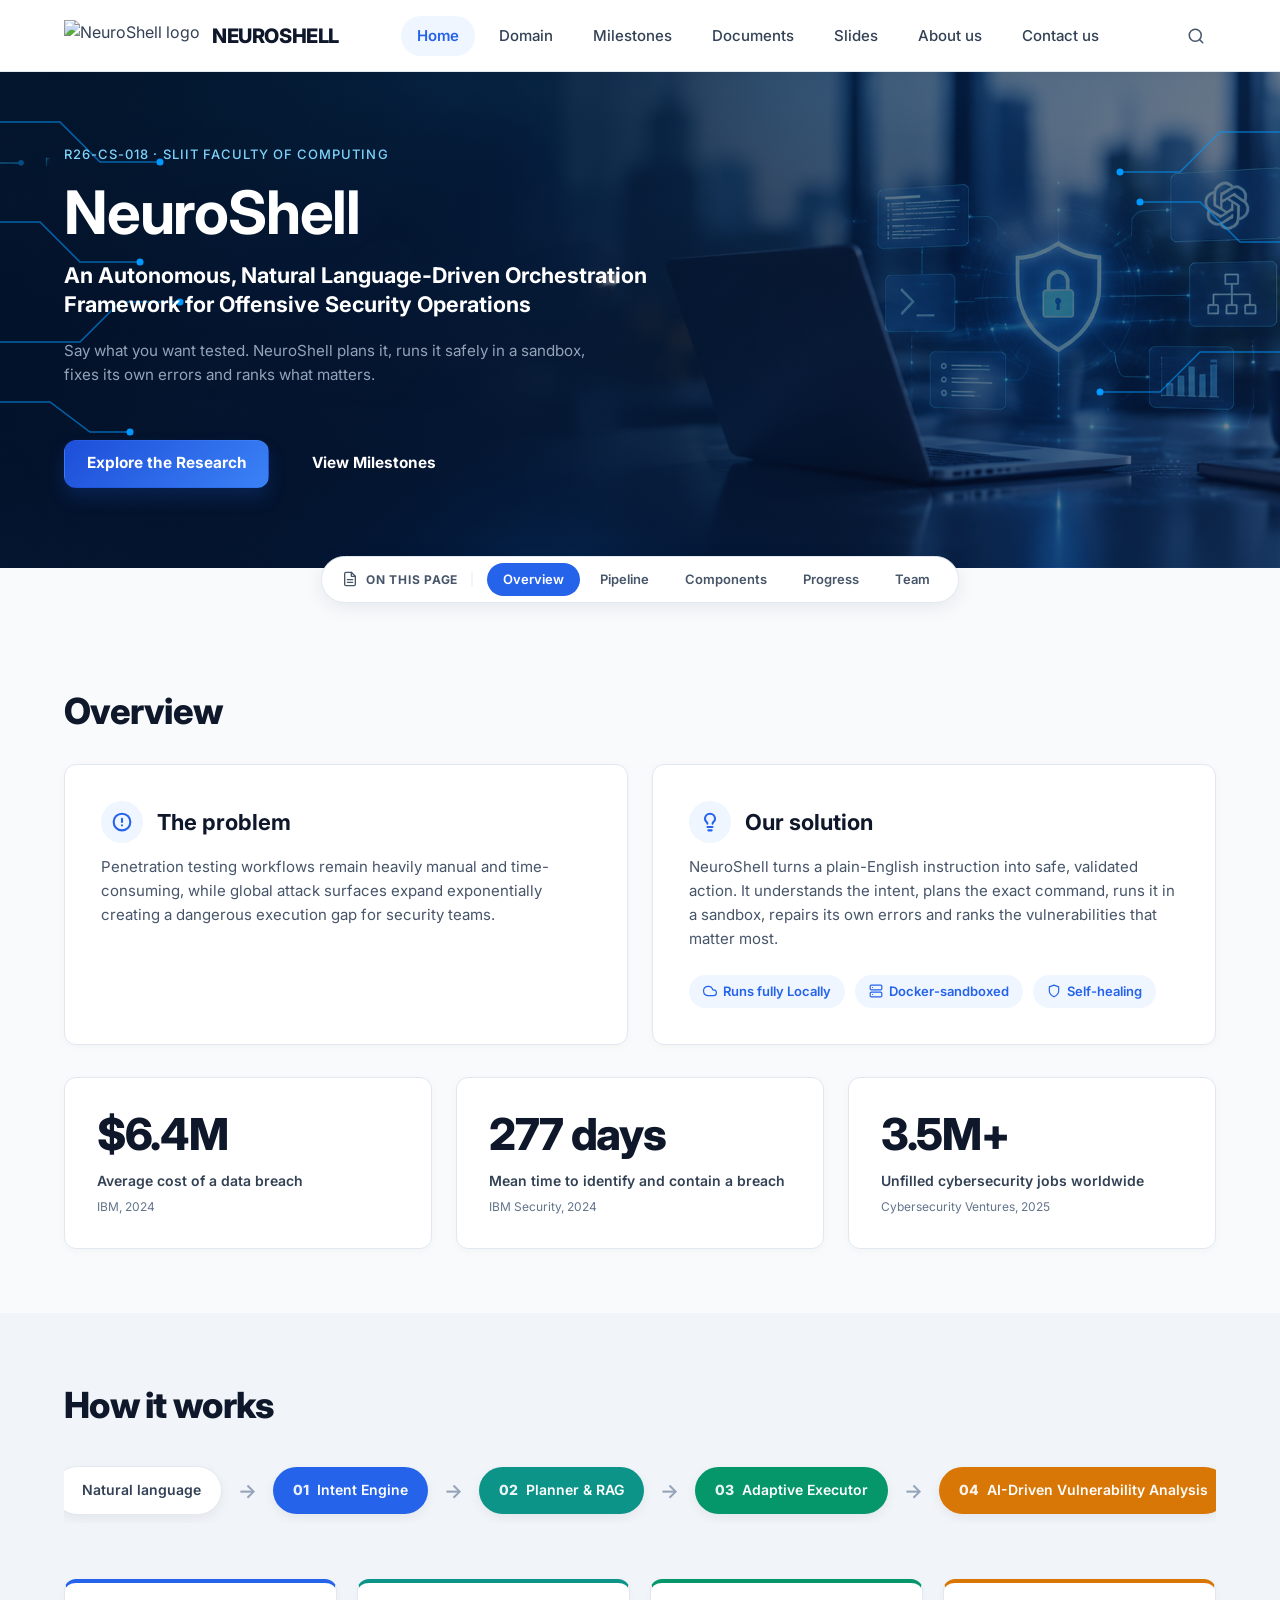
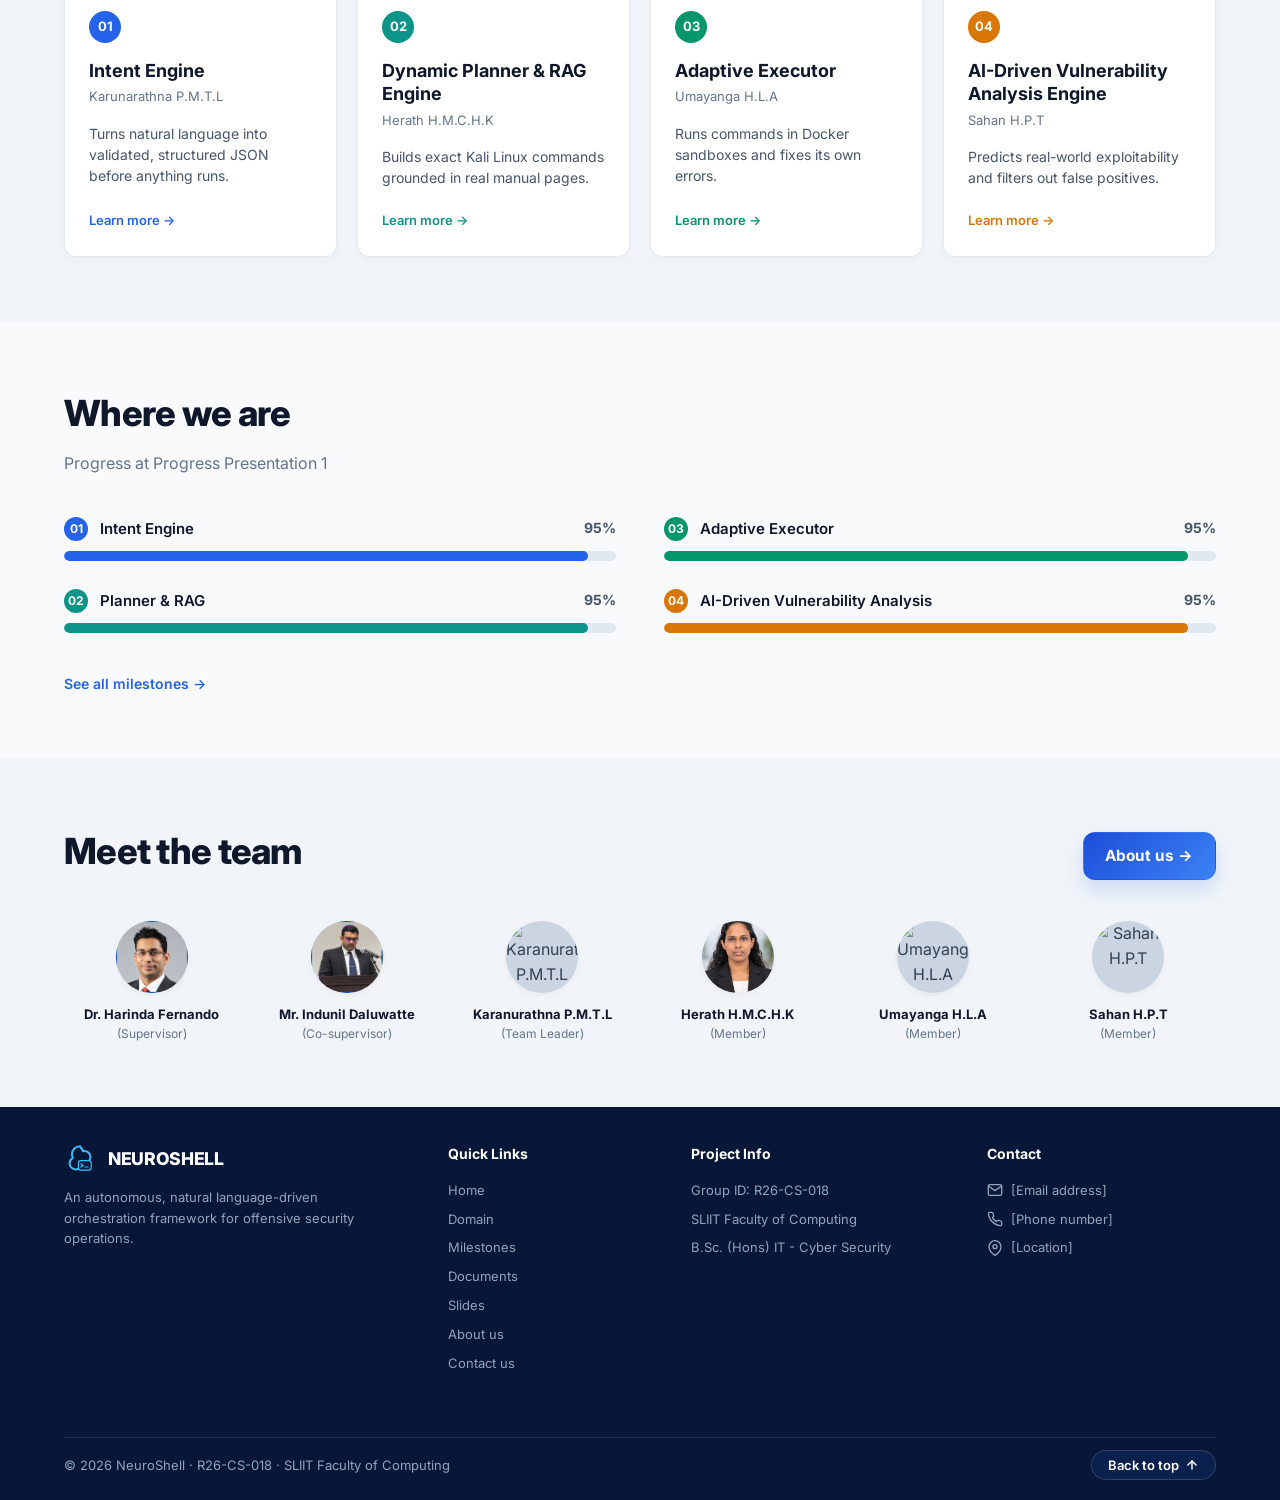
==== commit 766699a7: "content: rename vulnerability triage component on index page" ====
--- a/index.html
+++ b/index.html
@@ -244,7 +244,7 @@
 
             <!-- Step 04 -->
             <div class="pipeline-node pipeline-node--step4" id="node-step4">
-              <span class="node-num">04</span> Vulnerability Triage
+              <span class="node-num">04</span> AI-Driven Vulnerability Analysis
             </div>
           </div>
         </div>
@@ -281,7 +281,7 @@
           <!-- Component 4 -->
           <article class="component-card component-card--amber">
             <div class="component-card__badge badge--amber">04</div>
-            <h3 class="component-card__title">Vulnerability Triage Engine</h3>
+            <h3 class="component-card__title">AI-Driven Vulnerability Analysis Engine</h3>
             <div class="component-card__author">Sahan H.P.T</div>
             <p class="component-card__desc">Predicts real-world exploitability and filters out false positives.</p>
             <button type="button" class="component-card__link link--amber" data-component="triage">Learn more &rarr;</button>
@@ -338,7 +338,7 @@
           <div class="progress-item">
             <div class="progress-item__head">
               <span class="progress-item__badge badge--amber">04</span>
-              <span class="progress-item__title">Vulnerability Triage</span>
+              <span class="progress-item__title">AI-Driven Vulnerability Analysis</span>
               <span class="progress-item__val">95%</span>
             </div>
             <div class="progress-bar-track">
--- a/css/style.css
+++ b/css/style.css
@@ -1041,6 +1041,7 @@
   font-size: 0.9375rem;
   line-height: 1.7;
   color: var(--color-slate-700);
+  text-align: justify;
 }
 
 .component-modal__body p:last-child {
@@ -1053,6 +1054,7 @@
   border-top: 1px solid var(--color-slate-200);
   font-size: 0.85rem !important;
   color: var(--color-slate-500) !important;
+  text-align: left;
 }
 
 body.modal-open {
@@ -2358,9 +2360,9 @@
 .about-summary h2 {
   margin: 0;
   color: var(--color-primary);
-  font-size: clamp(1.4rem, 2vw, 2.05rem);
-  line-height: 1.2;
-  letter-spacing: -0.05em;
+  font-size: clamp(0.95rem, 1.4vw, 1.2rem);
+  line-height: 1.35;
+  letter-spacing: -0.01em;
 }
 
 .about-summary p {
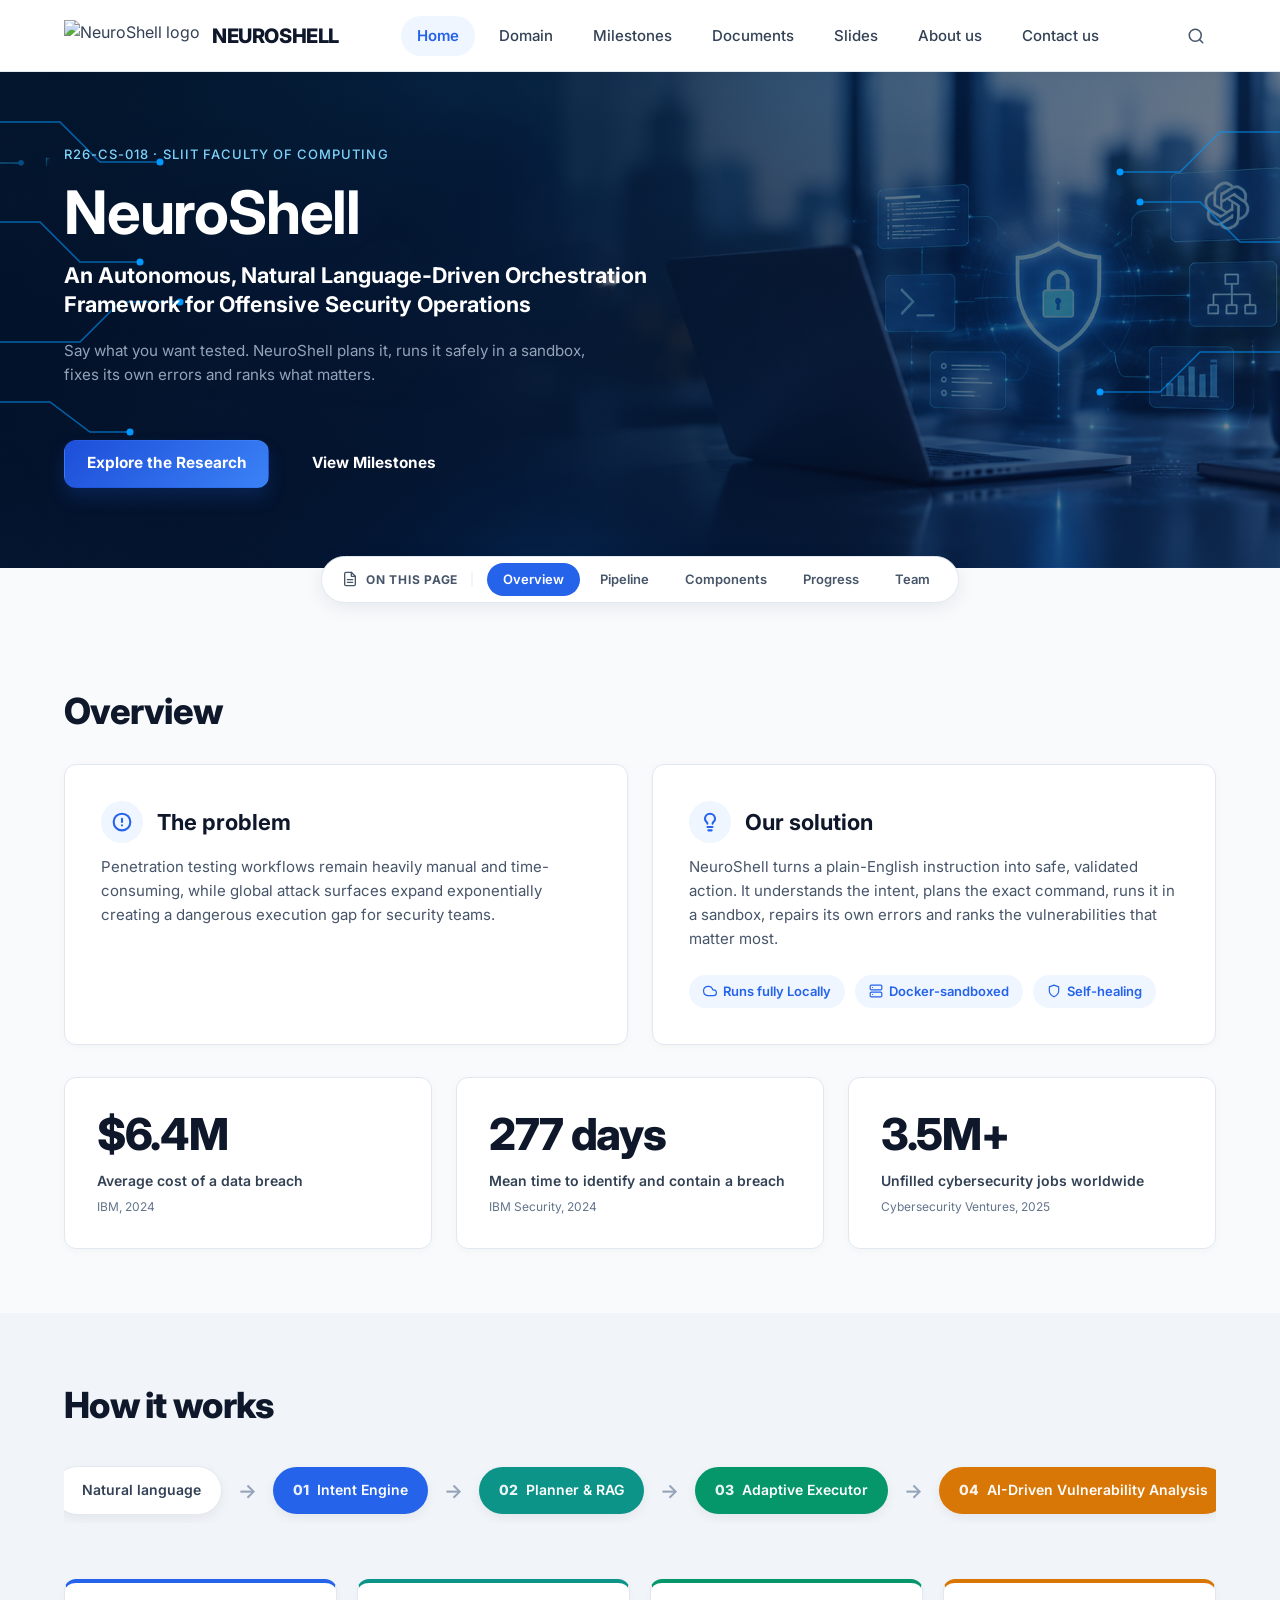
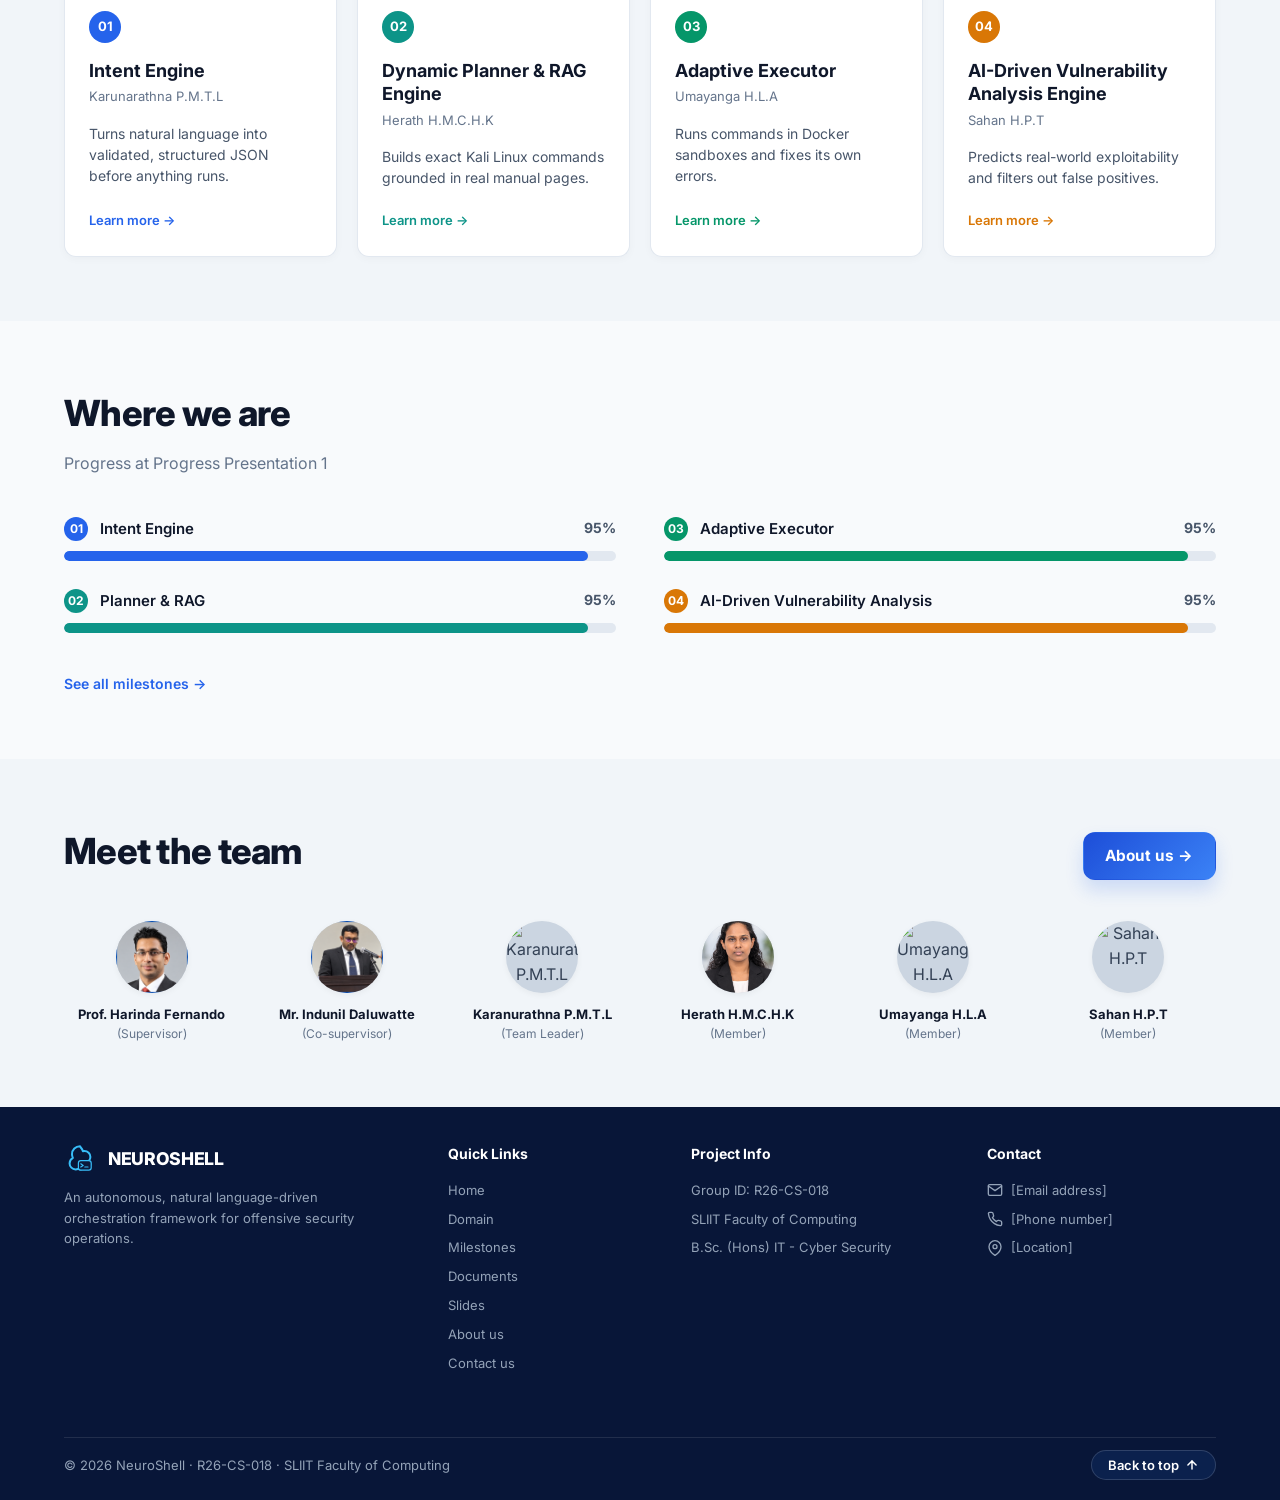
==== commit ccb6991b: "content: update supervisor title and team email addresses" ====
--- a/index.html
+++ b/index.html
@@ -365,9 +365,9 @@
           <!-- Member 1 -->
           <div class="team-avatar-card">
             <div class="avatar-circle">
-              <img class="avatar-img" src="assets/team/Superviser.png" alt="Dr. Harinda Fernando">
-            </div>
-            <div class="avatar-name">Dr. Harinda Fernando</div>
+              <img class="avatar-img" src="assets/team/Superviser.png" alt="Prof. Harinda Fernando">
+            </div>
+            <div class="avatar-name">Prof. Harinda Fernando</div>
             <div class="avatar-role">(Supervisor)</div>
           </div>
 
--- a/css/responsive.css
+++ b/css/responsive.css
@@ -0,0 +1,465 @@
+/* ============================================================
+   NeuroShell — Responsive Breakpoints (Desktop → Mobile)
+   ============================================================ */
+
+/* ---------- Large Screen / Small Desktop (max-width: 1200px) ---------- */
+@media (max-width: 1200px) {
+  .container {
+    padding-inline: 1.75rem;
+  }
+}
+
+/* ---------- Desktop Adjustments (max-width: 1100px) ---------- */
+@media (max-width: 1100px) {
+  .hero-title {
+    font-size: 2.75rem;
+  }
+
+  .hero-subtitle {
+    font-size: 1.2rem;
+  }
+
+  .section-title {
+    font-size: 2rem;
+  }
+
+  .components-grid {
+    grid-template-columns: repeat(2, 1fr);
+  }
+
+  .team-avatars-grid {
+    grid-template-columns: repeat(3, 1fr);
+    gap: 1.5rem;
+  }
+
+  .footer__grid {
+    grid-template-columns: 1fr 1fr;
+    gap: 2rem;
+  }
+
+  /* Let the pipeline wrap instead of causing inner horizontal scroll */
+  .pipeline-diagram {
+    flex-wrap: wrap;
+  }
+
+  .pipeline-loopback {
+    width: 80%;
+  }
+
+  /* Header search field does not fit alongside the full nav */
+  .search {
+    display: none;
+  }
+}
+
+/* ---------- Collapse Navigation (max-width: 1024px) ---------- */
+@media (max-width: 1024px) {
+  .nav-toggle {
+    display: flex;
+  }
+
+  .nav {
+    position: fixed;
+    top: var(--header-height);
+    left: 0;
+    right: 0;
+    background-color: var(--color-white);
+    border-bottom: 1px solid var(--color-slate-200);
+    padding: 1.5rem;
+    box-shadow: 0 10px 25px rgba(0, 0, 0, 0.1);
+    transform: translateY(-120%);
+    transition: transform 0.3s ease;
+    max-height: calc(100vh - var(--header-height));
+    overflow-y: auto;
+  }
+
+  .nav.is-open {
+    transform: translateY(0);
+  }
+
+  .nav__list {
+    flex-direction: column;
+    align-items: stretch;
+    gap: 0.5rem;
+  }
+
+  .nav__link {
+    text-align: center;
+    padding: 0.75rem 1rem;
+    border-radius: var(--radius-md);
+  }
+}
+
+/* ---------- Tablet Landscape (max-width: 980px) ---------- */
+@media (max-width: 980px) {
+  /* Decorative circuit traces overlap content on smaller screens */
+  .hero-circuit-left,
+  .hero-circuit-right {
+    display: none;
+  }
+
+  .stat-card {
+    padding: 1.5rem;
+  }
+
+  .stat-value {
+    font-size: 2.25rem;
+  }
+
+  .progress-grid {
+    gap: 1.5rem 2rem;
+  }
+
+  .diagram {
+    padding: var(--space-5);
+  }
+}
+
+/* ---------- Tablet (max-width: 880px) ---------- */
+@media (max-width: 880px) {
+  .hero-section .hero__inner {
+    grid-template-columns: 1fr;
+    gap: 2.5rem;
+  }
+
+  .hero-title {
+    font-size: 2.5rem;
+  }
+
+  .overview-grid {
+    grid-template-columns: 1fr;
+  }
+
+  .stats-grid {
+    grid-template-columns: repeat(auto-fit, minmax(220px, 1fr));
+  }
+
+  .progress-grid {
+    grid-template-columns: 1fr;
+    gap: 1.5rem;
+  }
+
+  .grid--3,
+  .grid--4 {
+    grid-template-columns: repeat(auto-fit, minmax(220px, 1fr));
+  }
+
+  .subnav-bar-wrapper {
+    padding-block: 0.75rem;
+  }
+
+  .subnav-pill {
+    max-width: calc(100% - 2rem);
+    padding: 5px 10px 5px 16px;
+    overflow-x: auto;
+    -webkit-overflow-scrolling: touch;
+    scrollbar-width: none;
+    flex-wrap: nowrap;
+  }
+
+  .subnav-pill::-webkit-scrollbar {
+    display: none;
+  }
+
+  .subnav-links {
+    flex-wrap: nowrap;
+  }
+
+  .subnav-link {
+    padding: 4px 10px;
+    font-size: 0.75rem;
+    white-space: nowrap;
+  }
+}
+
+/* ---------- Tablet / Large Phone (max-width: 768px) ---------- */
+@media (max-width: 768px) {
+  .grid--2,
+  .form__row--split {
+    grid-template-columns: 1fr;
+  }
+
+  .overview-card {
+    padding: 1.75rem;
+  }
+
+  .meet-team-section .team-header {
+    align-items: flex-start;
+  }
+
+  .footer__grid {
+    gap: 1.75rem 2rem;
+  }
+}
+
+/* ---------- Mobile (max-width: 580px) ---------- */
+@media (max-width: 580px) {
+  .container {
+    padding-inline: 1.25rem;
+  }
+
+  .brand-text {
+    font-size: 1.05rem;
+  }
+
+  .hero-section {
+    padding-block: 3rem 3.25rem;
+  }
+
+  .hero-title {
+    font-size: 2rem;
+  }
+
+  .hero-subtitle {
+    font-size: 1.05rem;
+  }
+
+  .hero-lead {
+    margin-bottom: 1.5rem;
+  }
+
+  .hero__actions {
+    flex-direction: column;
+    align-items: stretch;
+    width: 100%;
+    gap: 0.75rem;
+  }
+
+  .btn {
+    width: 100%;
+  }
+
+  .section {
+    padding-block: 2.5rem;
+  }
+
+  .section-title {
+    font-size: 1.75rem;
+  }
+
+  .section-subtitle {
+    margin-bottom: 1.75rem;
+  }
+
+  .overview-card {
+    padding: 1.5rem;
+  }
+
+  .stat-card {
+    padding: 1.25rem;
+  }
+
+  .stat-value {
+    font-size: 2rem;
+  }
+
+  .terminal-box {
+    padding: 12px 14px;
+    font-size: 0.8125rem;
+  }
+
+  .prompt-text,
+  .result-command {
+    font-size: 0.8125rem;
+  }
+
+  .pill-badge {
+    padding: 5px 14px;
+  }
+
+  .components-grid {
+    grid-template-columns: 1fr;
+  }
+
+  .team-avatars-grid {
+    grid-template-columns: repeat(2, 1fr);
+    gap: 1.25rem;
+  }
+
+  .subnav-label {
+    display: none;
+  }
+
+  .subnav-pill {
+    padding: 5px 8px;
+  }
+
+  .footer__grid {
+    grid-template-columns: 1fr;
+    gap: 1.5rem;
+  }
+
+  .footer__bottom {
+    flex-direction: column;
+    gap: 1rem;
+    align-items: center;
+    text-align: center;
+  }
+
+  /* Domain page */
+  .search {
+    display: none;
+  }
+
+  .back-to-top-btn {
+    width: auto;
+  }
+
+  .pipeline-diagram {
+    flex-direction: column;
+    align-items: stretch;
+  }
+
+  .pipeline-node {
+    justify-content: center;
+    white-space: normal;
+    text-align: center;
+  }
+
+  .pipeline-arrow {
+    transform: rotate(90deg);
+    align-self: center;
+  }
+
+  .pipeline-loopback {
+    width: 90%;
+  }
+}
+
+/* ---------- Small Phones (max-width: 400px) ---------- */
+@media (max-width: 400px) {
+  .container {
+    padding-inline: 1rem;
+  }
+
+  .hero-title {
+    font-size: 1.75rem;
+  }
+
+  .section-title {
+    font-size: 1.5rem;
+  }
+
+  .team-avatars-grid {
+    gap: 1rem;
+  }
+
+  .avatar-circle {
+    width: 64px;
+    height: 64px;
+  }
+
+  .overview-card,
+  .stat-card {
+    padding: 1.25rem;
+  }
+}
+
+/* ---------- Page-specific mobile polish (max-width: 640px) ---------- */
+@media (max-width: 640px) {
+  /* Slides page */
+  .slides-grid {
+    grid-template-columns: 1fr;
+    gap: 1.25rem;
+  }
+
+  .slides-section-header {
+    font-size: 1.85rem;
+  }
+
+  .slides-card__body h3 {
+    font-size: 1.55rem;
+  }
+
+  /* Documents page */
+  .document-row {
+    flex-direction: column;
+    align-items: flex-start;
+    gap: 0.85rem;
+  }
+
+  .document-row__meta,
+  .document-row__actions {
+    width: 100%;
+  }
+
+  .document-row__actions {
+    justify-content: space-between;
+  }
+
+  .documents-filters {
+    display: flex;
+    width: 100%;
+    overflow-x: auto;
+    -webkit-overflow-scrolling: touch;
+    scrollbar-width: none;
+  }
+
+  .documents-filters::-webkit-scrollbar {
+    display: none;
+  }
+
+  .documents-group h2 {
+    font-size: 1.75rem;
+  }
+
+  /* Domain methodology pipeline diagram */
+  .methodology-diagram {
+    flex-direction: column;
+    align-items: stretch;
+  }
+
+  .method-node {
+    width: 100%;
+    justify-content: center;
+    text-align: center;
+  }
+
+  .methodology-diagram .pipeline-arrow {
+    transform: rotate(90deg);
+    align-self: center;
+  }
+
+  .domain-main-section {
+    padding-block: 2rem 3.5rem;
+  }
+
+  .domain-content {
+    gap: 2.5rem;
+  }
+
+  /* Reference / objective rows */
+  .ref-item {
+    flex-wrap: wrap;
+  }
+
+  .obj-item {
+    align-items: flex-start;
+  }
+
+  /* Compact tables so they fit better inside their scroll wrapper */
+  .domain-table th,
+  .domain-table td,
+  .milestones-table th,
+  .milestones-table td {
+    padding: 10px 12px;
+  }
+
+  /* Section headings */
+  .contact-sidebar h2,
+  .contact-form-panel h2 {
+    font-size: 1.8rem;
+  }
+}
+
+/* ---------- Stacked form actions (max-width: 580px) ---------- */
+@media (max-width: 580px) {
+  .form-actions {
+    flex-direction: column;
+    align-items: stretch;
+  }
+
+  .form-actions .btn {
+    width: 100%;
+  }
+}
